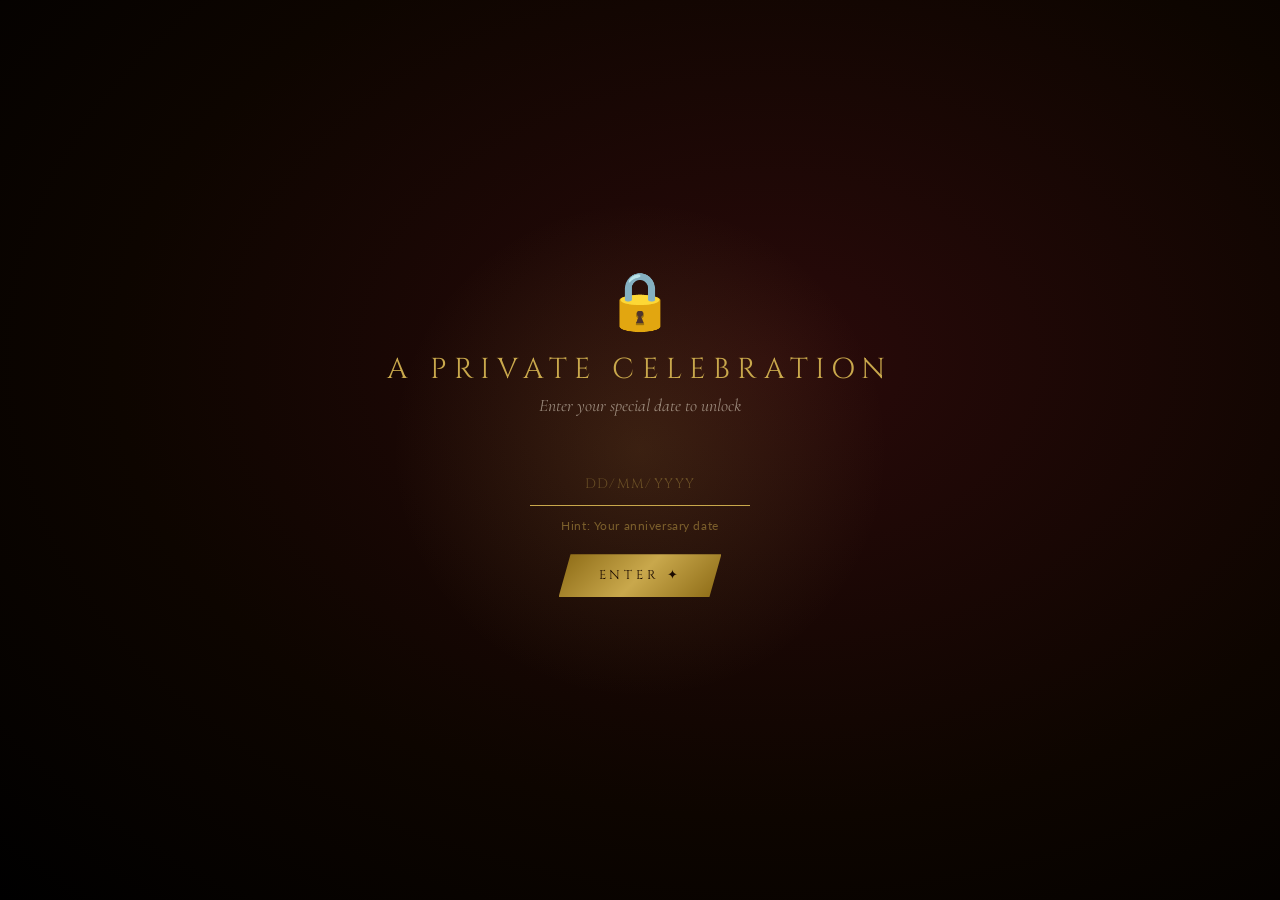
==== index.html @ fd652a00 "Add files via upload" ====
<!DOCTYPE html>
<html lang="en">
<head>
<meta charset="UTF-8">
<meta name="viewport" content="width=device-width, initial-scale=1.0">
<title>Happy Anniversary 💍</title>
<link href="https://fonts.googleapis.com/css2?family=Cormorant+Garamond:ital,wght@0,300;0,400;1,300;1,400&family=Cinzel:wght@400;600&family=Lato:wght@300;400&display=swap" rel="stylesheet">
<link rel="stylesheet" href="stylesheet.css">
<script src="script.js" defer></script>
</head>
<body>

<!-- ========== LOCK SCREEN ========== -->
<div id="lock-screen">
  <div class="lock-glow"></div>
  <div id="petals-container"></div>
  <div class="lock-box">
    <div class="lock-icon">🔒</div>
    <div class="lock-title">A Private Celebration</div>
    <div class="lock-subtitle">Enter your special date to unlock</div>
    <div class="lock-input-wrap">
      <input type="text" id="pwd-input" placeholder="DD/MM/YYYY" maxlength="10" autocomplete="off" />
      <div id="pwd-hint">Hint: Your anniversary date</div>
    </div>
    <button class="lock-btn" onclick="checkPwd()">Enter ✦</button>
    <div class="lock-err" id="lock-err"></div>
  </div>
</div>

<!-- ========== MAIN SITE ========== -->
<div id="main-site">

  <!-- Floating petals -->
  <div class="confetti-container" id="confetti"></div>

  <!-- HERO -->
  <section class="hero">
    <div class="hero-bg-pattern"></div>
    <div class="hero-ornament">✦ ❧ ✦</div>
    <div class="hero-year">One Beautiful Year Together</div>
    <h1 class="hero-title">
      Happy<br>
      <em>Anniversary</em>
    </h1>
    <div class="hero-divider">
      <span></span><i>💍</i><span></span>
    </div>
    <div class="hero-names">Bharathidhasan &amp; Meenakshi</div>
    <div class="hero-date">18th May 2025 → 18th May 2026</div>
    <div class="scroll-hint">
      <span>Scroll</span>
      <div class="scroll-arrow"></div>
    </div>
  </section>

  <!-- PHOTOS -->
  <section class="photos-section">
    <div class="section-label">Our Story in Frames</div>
    <h2 class="section-title">Moments <em>Cherished</em></h2>
    <div class="photo-grid">

      <div class="photo-card feature" onclick="openLightbox(this)">
        <img src="C:\Users\vijay\Documents\anniversary web\src\7X6A0331.JPG" alt="Together" onerror="this.src='data:image/svg+xml,<svg xmlns=%22http://www.w3.org/2000/svg%22 width=%22800%22 height=%22500%22><rect fill=%22%231a0805%22 width=%22800%22 height=%22500%22/><text fill=%22%23c9a84c%22 font-size=%2230%22 x=%2250%%22 y=%2250%%22 text-anchor=%22middle%22 dy=%220.3em%22>Photo 1</text></svg>'">
        <div class="photo-caption">Where it all began ♥</div>
      </div>

      <div class="photo-card" onclick="openLightbox(this)">
        <img src="C:\Users\vijay\Documents\anniversary web\src\7X6A0381.JPG" alt="Conversation" onerror="this.src='data:image/svg+xml,<svg xmlns=%22http://www.w3.org/2000/svg%22 width=%22400%22 height=%22500%22><rect fill=%22%231a0805%22 width=%22400%22 height=%22500%22/><text fill=%22%23c9a84c%22 font-size=%2224%22 x=%2250%%22 y=%2250%%22 text-anchor=%22middle%22 dy=%220.3em%22>Photo 2</text></svg>'">
        <div class="photo-caption">Lost in conversation</div>
      </div>

      <div class="photo-card" onclick="openLightbox(this)">
        <img src="C:\Users\vijay\Documents\anniversary web\src\7X6A0434.JPG" alt="Timeless" onerror="this.src='data:image/svg+xml,<svg xmlns=%22http://www.w3.org/2000/svg%22 width=%22400%22 height=%22500%22><rect fill=%22%231a0805%22 width=%22400%22 height=%22500%22/><text fill=%22%23c9a84c%22 font-size=%2224%22 x=%2250%%22 y=%2250%%22 text-anchor=%22middle%22 dy=%220.3em%22>Photo 3</text></svg>'">
        <div class="photo-caption">Timeless together</div>
      </div>

      <div class="photo-card" onclick="openLightbox(this)">
        <img src="C:\Users\vijay\Documents\anniversary web\src\7X6A0472.JPG" alt="Walk" onerror="this.src='data:image/svg+xml,<svg xmlns=%22http://www.w3.org/2000/svg%22 width=%22400%22 height=%22500%22><rect fill=%22%231a0805%22 width=%22400%22 height=%22500%22/><text fill=%22%23c9a84c%22 font-size=%2224%22 x=%2250%%22 y=%2250%%22 text-anchor=%22middle%22 dy=%220.3em%22>Photo 4</text></svg>'">
        <div class="photo-caption">Every step with you</div>
      </div>

      <div class="photo-card" onclick="openLightbox(this)">
        <img src="C:\Users\vijay\Documents\anniversary web\src\7X6A0510.JPG" alt="Heritage" onerror="this.src='data:image/svg+xml,<svg xmlns=%22http://www.w3.org/2000/svg%22 width=%22400%22 height=%22500%22><rect fill=%22%231a0805%22 width=%22400%22 height=%22500%22/><text fill=%22%23c9a84c%22 font-size=%2224%22 x=%2250%%22 y=%2250%%22 text-anchor=%22middle%22 dy=%220.3em%22>Photo 5</text></svg>'">
        <div class="photo-caption">Stories untold</div>
      </div>

      
    </div>
  </section>

  <!-- LOVE NOTE -->
  <section class="note-section">
    <div class="section-label">From the Heart</div>
    <h2 class="section-title">A <em>Letter</em> to You</h2>
    <div class="note-content">
      <p class="note-text">
        "A year ago, we said yes to a lifetime together —<br>
        and every single day since has been proof<br>
        that the best adventures are the ones<br>
        we share hand in hand.<br><br>
        Through every laugh, every quiet moment,<br>
        every glance that says more than words ever could —<br>
        I choose you. Today and all the days to come."
      </p>
      <div class="note-sig">— With all my love, always ✦</div>
    </div>
  </section>

  <!-- TIMELINE -->
  <section class="timeline-section">
    <div class="section-label">Our Journey</div>
    <h2 class="section-title">One Year of <em>Us</em></h2>
    <div class="timeline">
      <div class="t-item">
        <div class="t-dot"></div>
        <div class="t-content">
          <div class="t-year">May 2025</div>
          <div class="t-title">The Beginning ✨</div>
          <div class="t-desc">Our hearts said yes — draped in silk, gold, and jasmine, the world became ours.</div>
        </div>
      </div>
      <div class="t-item">
        <div class="t-dot"></div>
        <div class="t-content">
          <div class="t-year">Together</div>
          <div class="t-title">Every New Day 🌅</div>
          <div class="t-desc">Morning tea, stolen glances, laughter over nothing — the small moments that became everything.</div>
        </div>
      </div>
      <div class="t-item">
        <div class="t-dot"></div>
        <div class="t-content">
          <div class="t-year">Adventures</div>
          <div class="t-title">Exploring Life 🌿</div>
          <div class="t-desc">New places, new memories — every road more beautiful because you walk it with me.</div>
        </div>
      </div>
      <div class="t-item">
        <div class="t-dot"></div>
        <div class="t-content">
          <div class="t-year">May 2026</div>
          <div class="t-title">One Year Strong 💍</div>
          <div class="t-desc">A year of love, growth, and choosing each other every single day. Here's to forever.</div>
        </div>
      </div>
    </div>
  </section>

  <!-- FOOTER -->
  <footer>
    <div class="footer-heart">❤️</div>
    <p>Happy 1st Anniversary — May your love grow deeper with every passing year.</p>
    <p style="font-size:0.75rem;margin-top:0.5rem;opacity:0.2">18 · 05 · 2025</p>
  </footer>

</div><!-- /main-site -->

<!-- LIGHTBOX -->
<div id="lightbox" onclick="closeLightbox()">
  <button id="lb-close" onclick="closeLightbox()">✕</button>
  <img id="lb-img" src="" alt="">
</div>

</body>
</html>
---- stylesheet.css ----
:root {
    --gold: #c9a84c;
    --gold-light: #f0d078;
    --gold-dark: #8b6914;
    --cream: #fdf6e3;
    --deep: #1a0a00;
    --rose: #c0392b;
    --rose-light: #e74c3c;
  }

  * { margin: 0; padding: 0; box-sizing: border-box; }

  body {
    font-family: 'Lato', sans-serif;
    background: var(--deep);
    color: var(--cream);
    overflow-x: hidden;
  }

  /* ---- PASSWORD SCREEN ---- */
  #lock-screen {
    position: fixed; inset: 0; z-index: 9999;
    background: radial-gradient(ellipse at 60% 40%, #2a0a0a 0%, #0d0500 60%, #000 100%);
    display: flex; align-items: center; justify-content: center;
    flex-direction: column;
  }

  .lock-glow {
    position: absolute; inset: 0; overflow: hidden; pointer-events: none;
  }
  .lock-glow::before {
    content: ''; position: absolute;
    width: 500px; height: 500px;
    background: radial-gradient(circle, rgba(201,168,76,0.15) 0%, transparent 70%);
    top: 50%; left: 50%; transform: translate(-50%,-50%);
    animation: pulse-glow 3s ease-in-out infinite;
  }
  @keyframes pulse-glow {
    0%,100% { opacity: 0.5; transform: translate(-50%,-50%) scale(1); }
    50% { opacity: 1; transform: translate(-50%,-50%) scale(1.15); }
  }

  .lock-box {
    position: relative; text-align: center;
    animation: fadeInUp 1s ease;
  }
  @keyframes fadeInUp {
    from { opacity: 0; transform: translateY(30px); }
    to { opacity: 1; transform: translateY(0); }
  }

  .lock-icon {
    font-size: 3.5rem; margin-bottom: 1rem;
    animation: float 2.5s ease-in-out infinite;
  }
  @keyframes float {
    0%,100% { transform: translateY(0); }
    50% { transform: translateY(-10px); }
  }

  .lock-title {
    font-family: 'Cinzel', serif;
    font-size: clamp(1.2rem, 4vw, 1.8rem);
    letter-spacing: 0.25em;
    color: var(--gold);
    margin-bottom: 0.4rem;
    text-transform: uppercase;
  }

  .lock-subtitle {
    font-family: 'Cormorant Garamond', serif;
    font-style: italic;
    font-size: 1.1rem;
    color: rgba(253,246,227,0.5);
    margin-bottom: 2.5rem;
  }

  .lock-input-wrap {
    position: relative; display: inline-block;
  }

  #pwd-input {
    background: transparent;
    border: none; border-bottom: 1px solid var(--gold);
    color: var(--cream);
    font-family: 'Cinzel', serif;
    font-size: 1.4rem;
    letter-spacing: 0.3em;
    text-align: center;
    width: 220px; padding: 0.6rem 1rem;
    outline: none;
    transition: border-color 0.3s;
  }
  #pwd-input::placeholder { color: rgba(201,168,76,0.35); letter-spacing: 0.1em; font-size: 0.85rem; }
  #pwd-input:focus { border-color: var(--gold-light); }

  #pwd-hint {
    position: absolute; bottom: -1.6rem; left: 50%; transform: translateX(-50%);
    font-size: 0.72rem; color: rgba(201,168,76,0.5);
    white-space: nowrap; letter-spacing: 0.05em;
  }

  .lock-btn {
    display: block; margin: 3rem auto 0;
    background: linear-gradient(135deg, var(--gold-dark), var(--gold), var(--gold-dark));
    color: var(--deep);
    font-family: 'Cinzel', serif;
    font-size: 0.8rem;
    letter-spacing: 0.3em;
    text-transform: uppercase;
    border: none; cursor: pointer;
    padding: 0.8rem 2.5rem;
    clip-path: polygon(12px 0%, 100% 0%, calc(100% - 12px) 100%, 0% 100%);
    transition: opacity 0.2s, transform 0.2s;
  }
  .lock-btn:hover { opacity: 0.85; transform: scale(1.03); }

  .lock-err {
    margin-top: 1.2rem; height: 1.2rem;
    font-size: 0.8rem; color: var(--rose-light);
    letter-spacing: 0.1em; text-align: center;
    transition: opacity 0.3s;
  }

  /* petal particles */
  .petal {
    position: absolute; pointer-events: none;
    opacity: 0; border-radius: 50% 0 50% 0;
    animation: petal-fall linear infinite;
  }
  @keyframes petal-fall {
    0% { transform: translateY(-20px) rotate(0deg); opacity: 0; }
    10% { opacity: 0.7; }
    90% { opacity: 0.3; }
    100% { transform: translateY(110vh) rotate(720deg); opacity: 0; }
  }

  /* ---- MAIN SITE ---- */
  #main-site { display: none; }

  /* HERO */
  .hero {
    min-height: 100vh;
    background: radial-gradient(ellipse at 50% 30%, #3a1010 0%, #1a0805 50%, #000 100%);
    display: flex; align-items: center; justify-content: center;
    flex-direction: column; text-align: center;
    padding: 2rem; position: relative; overflow: hidden;
  }

  .hero-bg-pattern {
    position: absolute; inset: 0; opacity: 0.05;
    background-image: repeating-linear-gradient(
      45deg, var(--gold) 0, var(--gold) 1px, transparent 0, transparent 50%
    );
    background-size: 30px 30px;
  }

  .hero-ornament {
    font-size: 2rem; color: var(--gold); opacity: 0.6;
    letter-spacing: 0.5em; margin-bottom: 1.5rem;
    animation: fadeInUp 1.2s ease 0.2s both;
  }

  .hero-year {
    font-family: 'Cinzel', serif;
    font-size: clamp(0.8rem, 2vw, 1rem);
    letter-spacing: 0.5em; color: var(--gold);
    text-transform: uppercase; margin-bottom: 1rem;
    animation: fadeInUp 1.2s ease 0.4s both;
  }

  .hero-title {
    font-family: 'Cormorant Garamond', serif;
    font-size: clamp(2.8rem, 10vw, 7rem);
    font-weight: 300; line-height: 1.05;
    color: var(--cream);
    animation: fadeInUp 1.2s ease 0.6s both;
  }
  .hero-title em {
    font-style: italic; color: var(--gold);
    display: block;
  }

  .hero-divider {
    display: flex; align-items: center; gap: 1rem;
    margin: 2rem auto; width: min(400px, 80%);
    animation: fadeInUp 1.2s ease 0.8s both;
  }
  .hero-divider span { flex: 1; height: 1px; background: linear-gradient(to right, transparent, var(--gold), transparent); }
  .hero-divider i { color: var(--gold); font-size: 1.1rem; }

  .hero-names {
    font-family: 'Cinzel', serif;
    font-size: clamp(1.1rem, 3.5vw, 2rem);
    letter-spacing: 0.25em; color: var(--cream);
    animation: fadeInUp 1.2s ease 1s both;
  }

  .hero-date {
    font-family: 'Cormorant Garamond', serif;
    font-style: italic;
    font-size: 1.1rem; color: rgba(201,168,76,0.65);
    margin-top: 0.8rem; letter-spacing: 0.1em;
    animation: fadeInUp 1.2s ease 1.1s both;
  }

  .scroll-hint {
    position: absolute; bottom: 2rem; left: 50%; transform: translateX(-50%);
    display: flex; flex-direction: column; align-items: center; gap: 0.4rem;
    animation: fadeInUp 1.2s ease 1.5s both;
  }
  .scroll-hint span { font-size: 0.65rem; letter-spacing: 0.3em; color: var(--gold); opacity: 0.5; }
  .scroll-arrow { width: 20px; height: 20px; border-right: 1px solid var(--gold); border-bottom: 1px solid var(--gold); transform: rotate(45deg); opacity: 0.4; animation: bounce-down 1.5s infinite; }
  @keyframes bounce-down { 0%,100%{transform:rotate(45deg) translateY(0)} 50%{transform:rotate(45deg) translateY(6px)} }

  /* SECTION COMMON */
  section { padding: 6rem 2rem; }

  .section-label {
    font-family: 'Cinzel', serif;
    font-size: 0.7rem; letter-spacing: 0.5em;
    color: var(--gold); text-transform: uppercase;
    text-align: center; margin-bottom: 0.8rem;
  }

  .section-title {
    font-family: 'Cormorant Garamond', serif;
    font-size: clamp(2rem, 6vw, 3.5rem);
    font-weight: 300; text-align: center;
    color: var(--cream); margin-bottom: 3rem;
    line-height: 1.2;
  }
  .section-title em { font-style: italic; color: var(--gold); }

  /* PHOTOS */
  .photos-section {
    background: #0d0400;
  }

  .photo-grid {
    display: grid;
    grid-template-columns: repeat(auto-fit, minmax(280px, 1fr));
    gap: 1.5rem;
    max-width: 1100px; margin: 0 auto;
  }

  .photo-card {
    position: relative; overflow: hidden;
    cursor: pointer;
    border: 1px solid rgba(201,168,76,0.15);
  }
  .photo-card::after {
    content: ''; position: absolute; inset: 0;
    background: linear-gradient(to top, rgba(26,8,0,0.7) 0%, transparent 50%);
    pointer-events: none;
  }

  .photo-card img {
    width: 100%; aspect-ratio: 3/4; object-fit: cover;
    display: block;
    transition: transform 0.6s cubic-bezier(0.25,0.8,0.25,1);
    filter: sepia(20%) saturate(0.9);
  }
  .photo-card:hover img { transform: scale(1.05); filter: sepia(0%) saturate(1); }

  .photo-caption {
    position: absolute; bottom: 0; left: 0; right: 0; z-index: 1;
    padding: 1.2rem 1rem 0.8rem;
    font-family: 'Cormorant Garamond', serif;
    font-style: italic; font-size: 0.95rem;
    color: rgba(253,246,227,0.75);
    text-align: center;
  }

  /* Feature photo spans 2 cols */
  .photo-card.feature {
    grid-column: span 2;
  }
  .photo-card.feature img { aspect-ratio: 16/9; }

  /* LOVE NOTE */
  .note-section {
    background: radial-gradient(ellipse at 30% 50%, #2a0f00 0%, #0d0400 60%);
    text-align: center;
  }

  .note-content {
    max-width: 700px; margin: 0 auto;
  }

  .note-text {
    font-family: 'Cormorant Garamond', serif;
    font-size: clamp(1.15rem, 2.5vw, 1.5rem);
    font-weight: 300; line-height: 1.9;
    color: rgba(253,246,227,0.85);
    font-style: italic;
  }

  .note-sig {
    margin-top: 2.5rem;
    font-family: 'Cinzel', serif;
    font-size: 0.8rem; letter-spacing: 0.3em;
    color: var(--gold); opacity: 0.6;
  }

  /* TIMELINE */
  .timeline-section {
    background: #080200;
  }

  .timeline {
    max-width: 640px; margin: 0 auto;
    position: relative;
  }
  .timeline::before {
    content: ''; position: absolute;
    left: 50%; top: 0; bottom: 0; width: 1px;
    background: linear-gradient(to bottom, transparent, var(--gold), transparent);
    transform: translateX(-50%);
  }

  .t-item {
    display: flex; align-items: center; gap: 2rem;
    margin-bottom: 3rem;
    opacity: 0; transform: translateY(20px);
    transition: opacity 0.6s, transform 0.6s;
  }
  .t-item.visible { opacity: 1; transform: none; }
  .t-item:nth-child(odd) { flex-direction: row-reverse; text-align: right; }

  .t-dot {
    flex-shrink: 0; width: 10px; height: 10px;
    border-radius: 50%; background: var(--gold);
    box-shadow: 0 0 12px var(--gold);
    position: relative; z-index: 1;
  }

  .t-content { flex: 1; }
  .t-year {
    font-family: 'Cinzel', serif; font-size: 0.75rem;
    letter-spacing: 0.3em; color: var(--gold); margin-bottom: 0.3rem;
  }
  .t-title {
    font-family: 'Cormorant Garamond', serif;
    font-size: 1.3rem; color: var(--cream); margin-bottom: 0.3rem;
  }
  .t-desc {
    font-size: 0.85rem; color: rgba(253,246,227,0.5); line-height: 1.6;
  }

  /* LIGHTBOX */
  #lightbox {
    display: none; position: fixed; inset: 0; z-index: 999;
    background: rgba(0,0,0,0.92);
    align-items: center; justify-content: center;
    padding: 2rem;
  }
  #lightbox.open { display: flex; }
  #lightbox img {
    max-width: 90vw; max-height: 85vh;
    object-fit: contain;
    border: 1px solid rgba(201,168,76,0.2);
  }
  #lb-close {
    position: fixed; top: 1.5rem; right: 1.5rem;
    background: none; border: 1px solid var(--gold);
    color: var(--gold); font-size: 1.2rem;
    width: 40px; height: 40px; cursor: pointer;
    display: flex; align-items: center; justify-content: center;
    transition: background 0.2s;
  }
  #lb-close:hover { background: rgba(201,168,76,0.15); }

  /* FOOTER */
  footer {
    background: #000;
    text-align: center; padding: 4rem 2rem;
    border-top: 1px solid rgba(201,168,76,0.1);
  }
  .footer-heart {
    font-size: 2rem; animation: heartbeat 1.4s ease-in-out infinite;
  }
  @keyframes heartbeat {
    0%,100%{transform:scale(1)} 14%{transform:scale(1.2)} 28%{transform:scale(1)} 42%{transform:scale(1.15)} 70%{transform:scale(1)}
  }
  footer p {
    font-family: 'Cormorant Garamond', serif;
    font-style: italic; font-size: 1rem;
    color: rgba(253,246,227,0.3); margin-top: 1rem;
  }

  /* Floating petals on main site */
  .confetti-container {
    position: fixed; inset: 0; pointer-events: none; z-index: 50; overflow: hidden;
  }

  @media (max-width: 640px) {
    .photo-card.feature { grid-column: span 1; }
    .photo-card.feature img { aspect-ratio: 3/4; }
    .timeline::before { left: 20px; }
    .t-item, .t-item:nth-child(odd) { flex-direction: row; text-align: left; }
  }
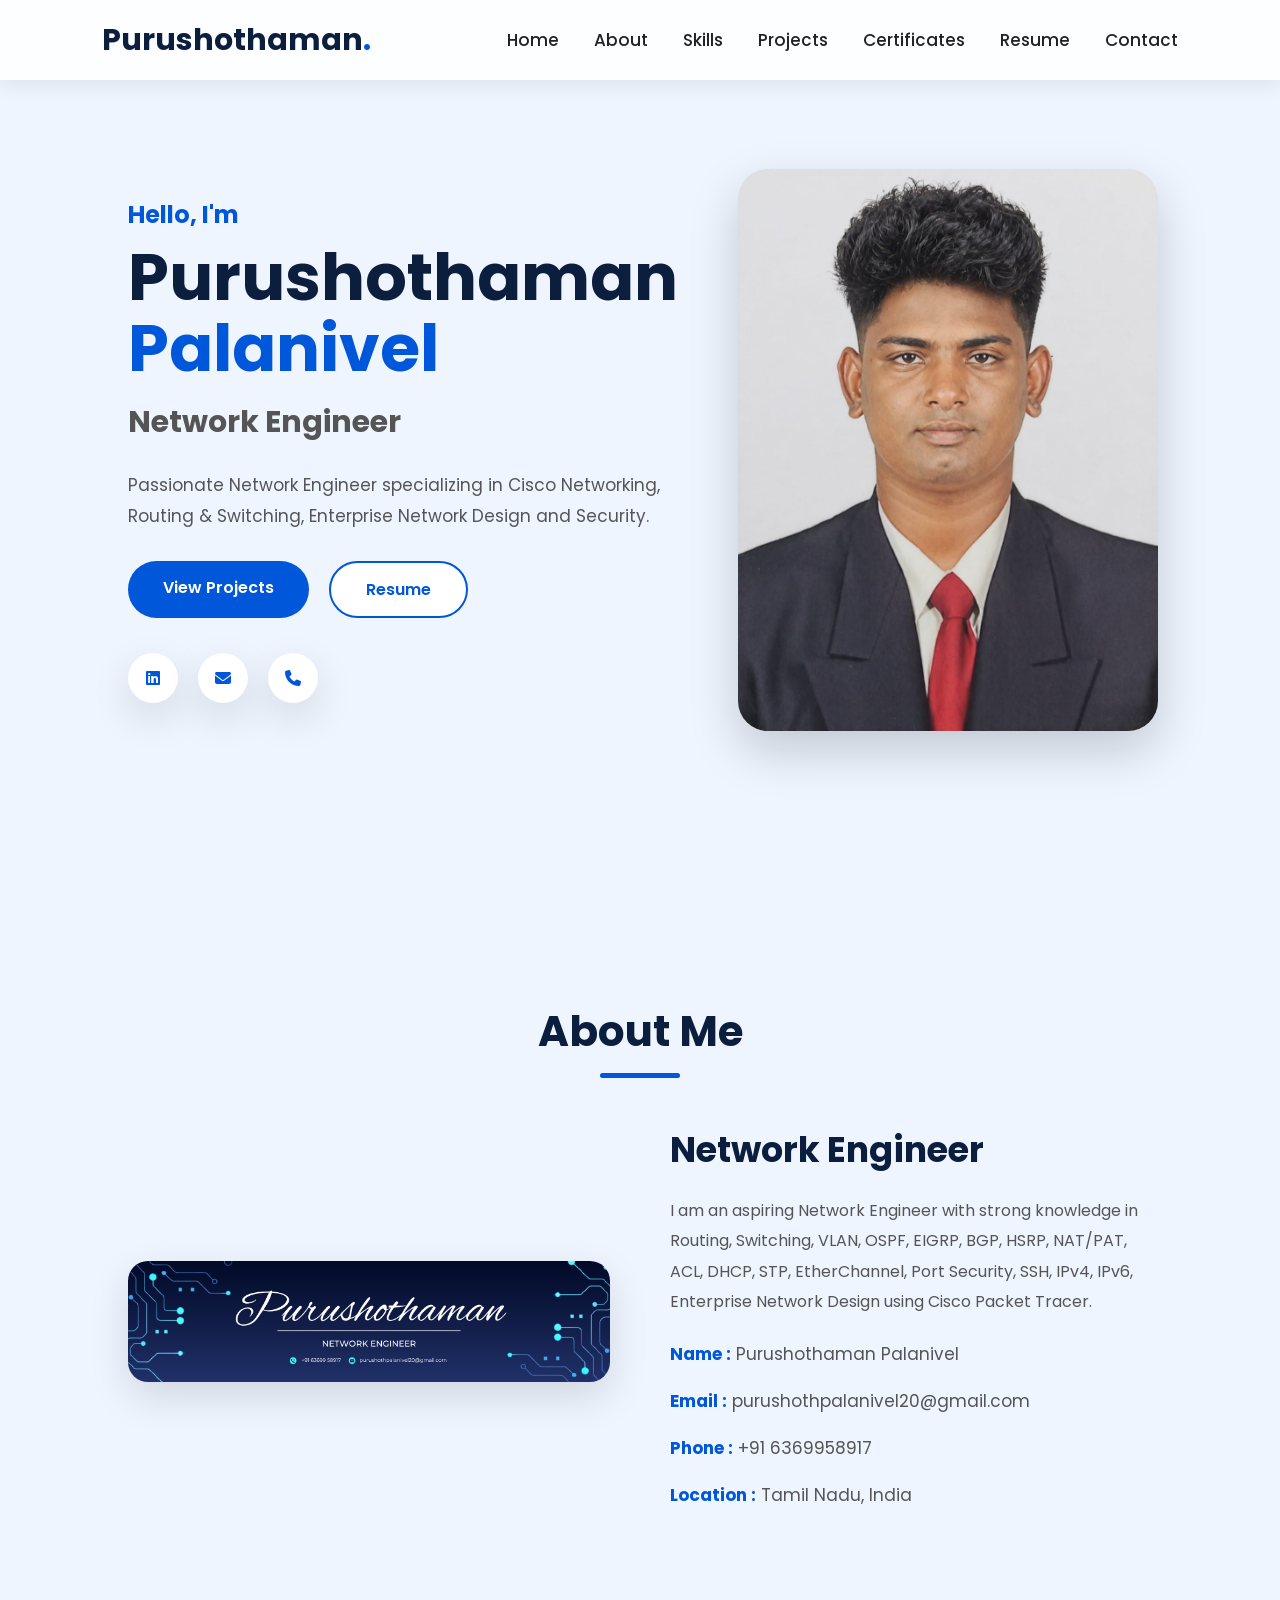
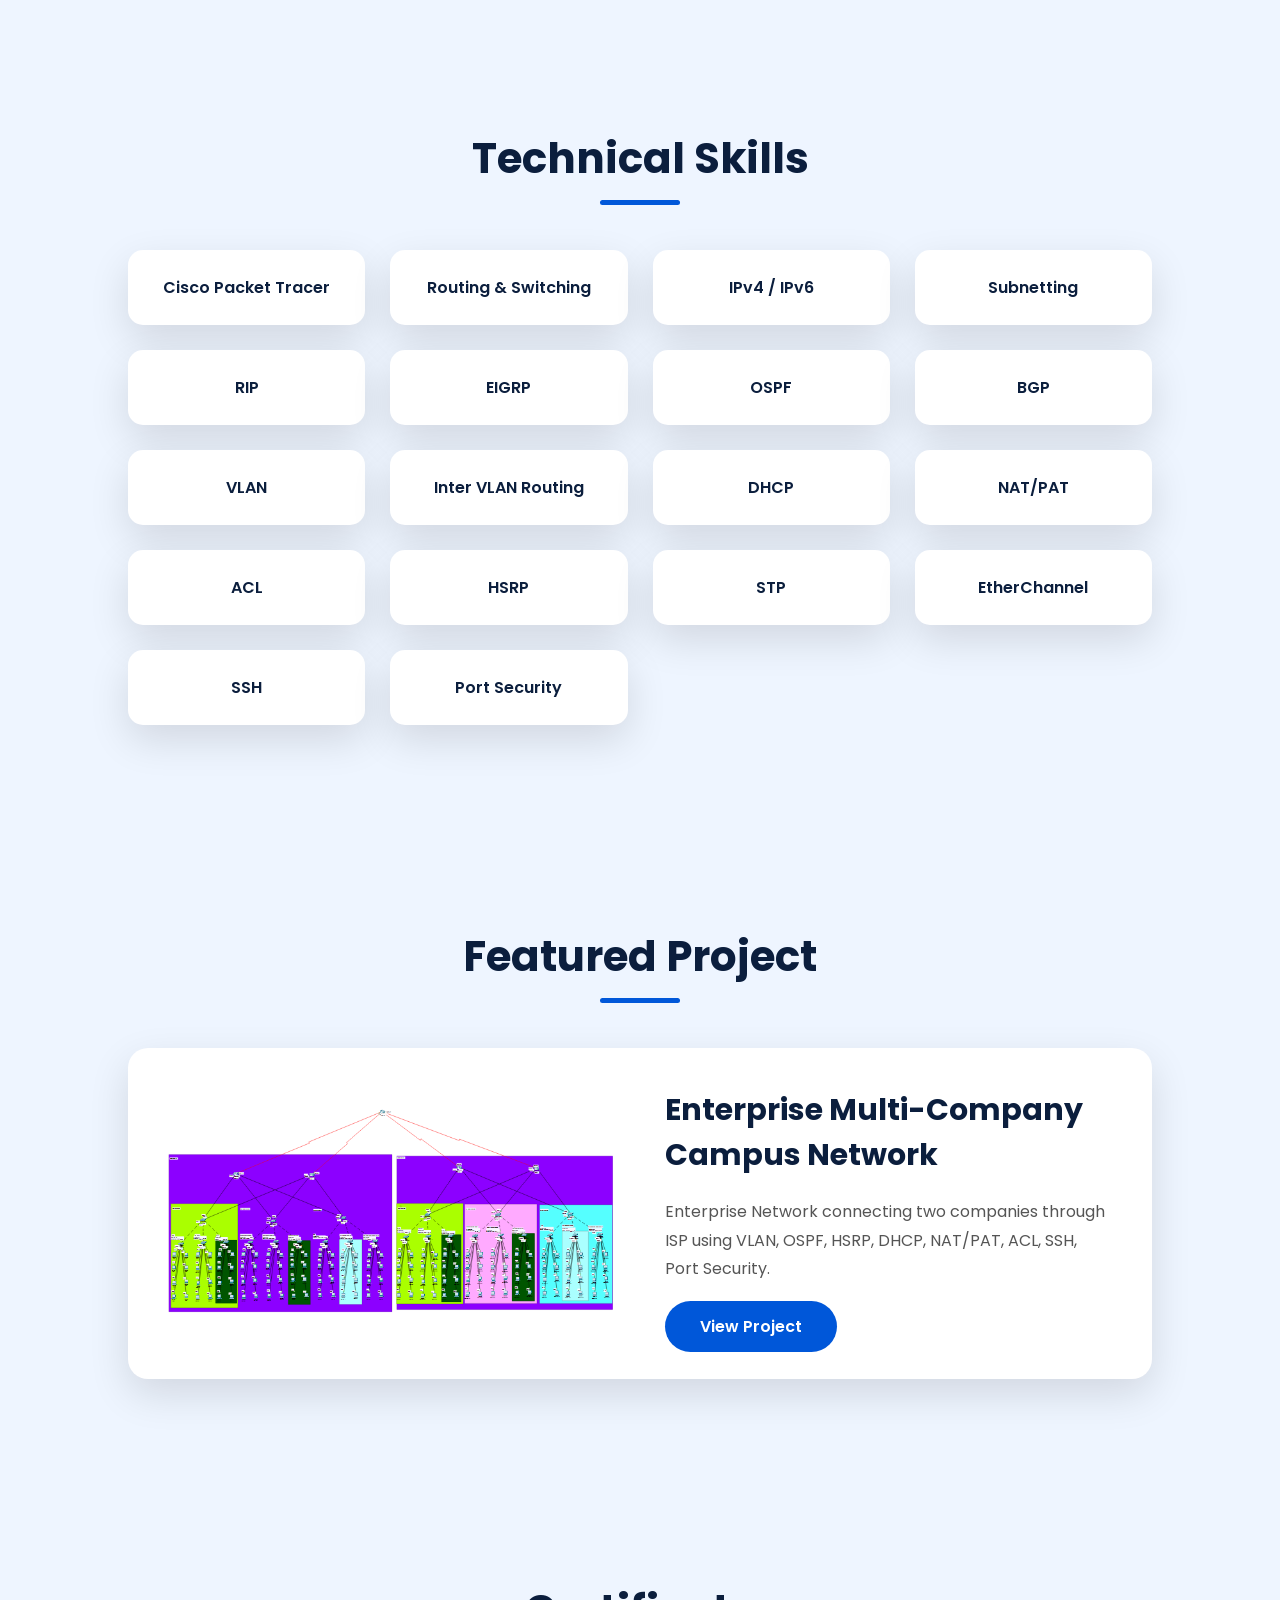
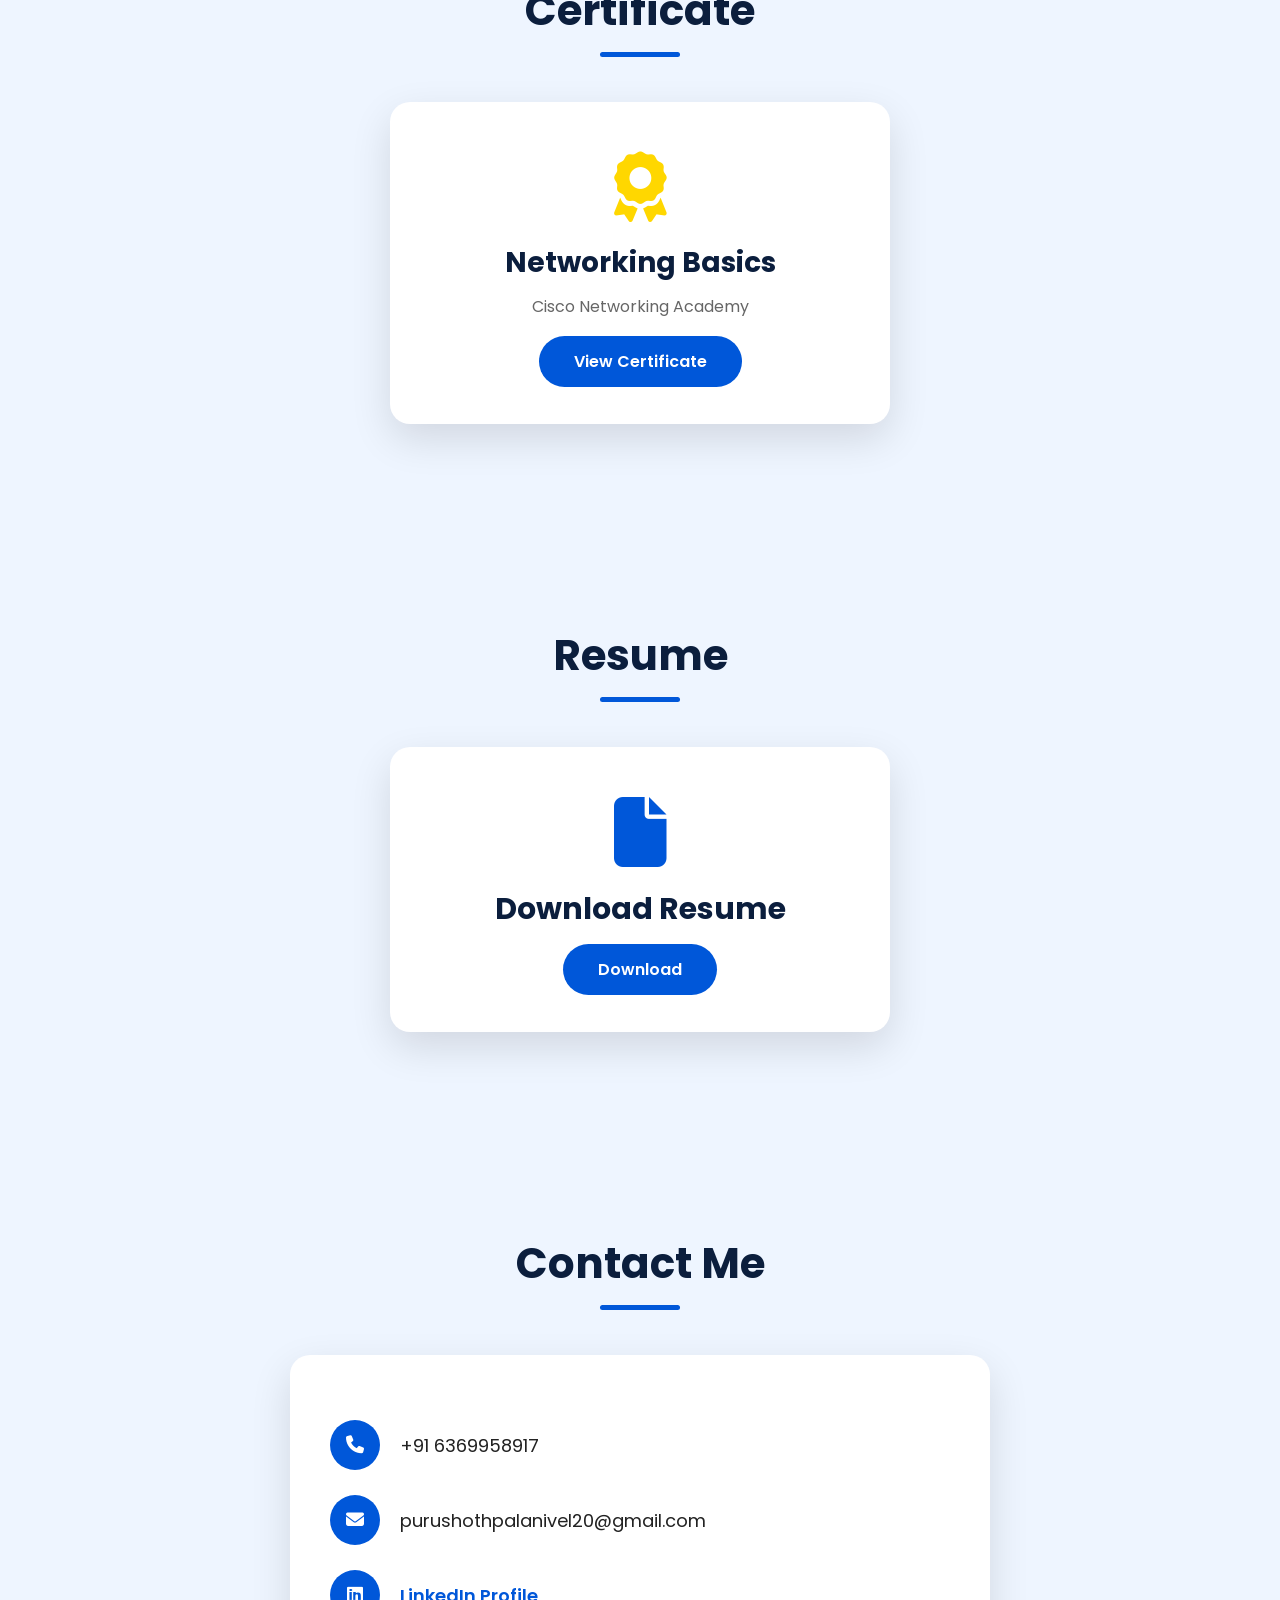
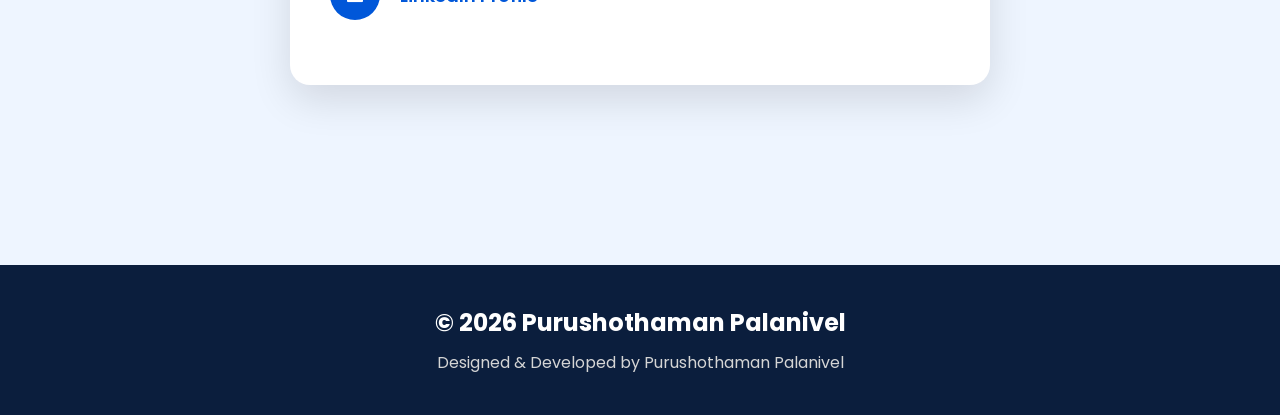
==== commit ba267497: "Add files via upload" ====
--- a/index.html
+++ b/index.html
@@ -1,165 +1,1141 @@
 <!DOCTYPE html>
 <html lang="en">
+
 <head>
-<meta charset="UTF-8">
-<meta name="viewport" content="width=device-width, initial-scale=1.0">
-<title>Happy Anniversary 💍</title>
-<link href="https://fonts.googleapis.com/css2?family=Cormorant+Garamond:ital,wght@0,300;0,400;1,300;1,400&family=Cinzel:wght@400;600&family=Lato:wght@300;400&display=swap" rel="stylesheet">
-<link rel="stylesheet" href="stylesheet.css">
-<script src="script.js" defer></script>
+
+    <meta charset="UTF-8">
+    <meta name="viewport" content="width=device-width, initial-scale=1.0">
+
+    <title>Purushothaman Palanivel | Network Engineer</title>
+
+    <meta name="description"
+        content="Portfolio of Purushothaman Palanivel">
+
+    <!-- CSS -->
+    <style>
+     /* ==========================================
+   GOOGLE FONT
+========================================== */
+
+@import url('https://fonts.googleapis.com/css2?family=Poppins:wght@300;400;500;600;700;800&display=swap');
+
+/* ==========================================
+   RESET
+========================================== */
+
+*{
+    margin:0;
+    padding:0;
+    box-sizing:border-box;
+    scroll-behavior:smooth;
+    text-decoration:none;
+    list-style:none;
+    font-family:'Poppins',sans-serif;
+}
+
+html{
+    overflow-x:hidden;
+}
+
+body{
+    background:#eef5ff;
+    color:#222;
+    overflow-x:hidden;
+}
+
+/* ==========================================
+   VARIABLES
+========================================== */
+
+:root{
+
+    --blue:#0057d9;
+    --dark:#0b1e3d;
+    --light:#ffffff;
+    --bg:#eef5ff;
+    --text:#222;
+    --shadow:0 15px 40px rgba(0,0,0,.12);
+
+}
+
+/* ==========================================
+   SCROLLBAR
+========================================== */
+
+::-webkit-scrollbar{
+    width:10px;
+}
+
+::-webkit-scrollbar-thumb{
+    background:var(--blue);
+    border-radius:20px;
+}
+
+::-webkit-scrollbar-track{
+    background:#dce9ff;
+}
+
+/* ==========================================
+   HEADER
+========================================== */
+
+header{
+
+    width:100%;
+    height:80px;
+    position:fixed;
+    top:0;
+    left:0;
+    display:flex;
+    align-items:center;
+    justify-content:space-between;
+    padding:0 8%;
+    background:rgba(255,255,255,.85);
+    backdrop-filter:blur(20px);
+    z-index:1000;
+    box-shadow:0 5px 20px rgba(0,0,0,.08);
+}
+
+/* ==========================================
+LOGO
+========================================== */
+
+.logo h2{
+    font-size:30px;
+    color:var(--dark);
+}
+
+.logo span{
+    color:var(--blue);
+}
+
+/* ==========================================
+NAVBAR
+========================================== */
+
+nav{
+    display:flex;
+    gap:35px;
+}
+
+nav a{
+    color:#222;
+    font-size:17px;
+    font-weight:500;
+    transition:.3s;
+}
+
+nav a:hover{
+    color:var(--blue);
+}
+
+.menu{
+    display:none;
+    font-size:25px;
+    cursor:pointer;
+}
+
+/* ==========================================
+SECTION
+========================================== */
+
+section{
+    padding:100px 10%;
+}
+
+.heading{
+    text-align:center;
+    font-size:42px;
+    color:var(--dark);
+    margin-bottom:60px;
+    position:relative;
+}
+
+.heading::after{
+    content:"";
+    width:80px;
+    height:5px;
+    background:var(--blue);
+    position:absolute;
+    left:50%;
+    transform:translateX(-50%);
+    bottom:-15px;
+    border-radius:50px;
+}
+
+/* ==========================================
+HERO
+========================================== */
+
+.hero{
+
+    min-height:100vh;
+    display:flex;
+    align-items:center;
+    justify-content:space-between;
+    gap:60px;
+}
+
+.hero-text{
+    flex:1;
+}
+
+.hero-text h4{
+    color:var(--blue);
+    font-size:24px;
+    margin-bottom:10px;
+}
+
+.hero-text h1{
+    font-size:65px;
+    color:var(--dark);
+    line-height:1.1;
+
+}
+
+.hero-text span{
+    color:var(--blue);
+}
+
+.hero-text h3{
+    margin-top:15px;
+    font-size:30px;
+    color:#555;
+}
+
+.hero-text p{
+    margin:25px 0;
+    font-size:17px;
+    line-height:1.8;
+    color:#555;
+}
+
+/* ==========================================
+BUTTONS
+========================================== */
+
+.hero-btn{
+    display:flex;
+    gap:20px;
+    margin-top:30px;
+}
+
+.btn{
+    background:var(--blue);
+    color:white;
+    padding:14px 35px;
+    border-radius:40px;
+    transition:.4s;
+    font-weight:600;
+}
+
+.btn:hover{
+    transform:translateY(-6px);
+    box-shadow:0 15px 30px rgba(0,87,217,.4);
+}
+
+.btn2{
+    background:white;
+    color:var(--blue);
+    border:2px solid var(--blue);
+    padding:14px 35px;
+    border-radius:40px;
+    transition:.4s;
+    font-weight:600;
+}
+
+.btn2:hover{
+    background:var(--blue);
+    color:white;
+}
+
+/* ==========================================
+SOCIAL
+========================================== */
+
+.social{
+    margin-top:35px;
+    display:flex;
+    gap:20px;
+}
+
+.social a{
+    width:50px;
+    height:50px;
+    border-radius:50%;
+    display:flex;
+    justify-content:center;
+    align-items:center;
+    background:white;
+    color:var(--blue);
+    box-shadow:var(--shadow);
+    transition:.4s;
+}
+
+.social a:hover{
+    background:var(--blue);
+    color:white;
+    transform:translateY(-8px);
+}
+
+/* ==========================================
+PROFILE IMAGE
+========================================== */
+
+.hero-image{
+    flex:1;
+    display:flex;
+    justify-content:center;
+}
+
+.hero-image img{
+    width:420px;
+    border-radius:30px;
+    box-shadow:0 20px 50px rgba(0,0,0,.18);
+    animation:float 4s ease-in-out infinite;
+}
+
+/* ==========================================
+ANIMATION
+========================================== */
+
+@keyframes float{
+    0%{
+        transform:translateY(0);
+    }
+    50%{
+        transform:translateY(-15px);
+    }
+    100%{
+        transform:translateY(0);
+    }
+}
+
+/* ==========================================
+ABOUT
+========================================== */
+
+.about-container{
+    display:grid;
+    grid-template-columns:1fr 1fr;
+    gap:60px;
+    align-items:center;
+}
+
+.about-image img{
+    width:100%;
+    border-radius:20px;
+    box-shadow:var(--shadow);
+}
+
+.about-text h3{
+    font-size:35px;
+    color:var(--dark);
+    margin-bottom:20px;
+}
+
+.about-text p{
+    line-height:1.9;
+    color:#555;
+    margin-bottom:20px;
+}
+
+.about-info{
+    margin-top:20px;
+}
+
+.about-info p{
+    margin-bottom:15px;
+    font-size:17px;
+}
+
+.about-info strong{
+    color:var(--blue);
+}
+
+/* ==========================================
+   SKILLS SECTION
+========================================== */
+
+.skill-container{
+    display:grid;
+    grid-template-columns:repeat(auto-fit,minmax(220px,1fr));
+    gap:25px;
+}
+
+.skill{
+    background:#fff;
+    padding:25px;
+    text-align:center;
+    border-radius:15px;
+    font-weight:600;
+    color:var(--dark);
+    box-shadow:var(--shadow);
+    transition:.4s;
+    cursor:pointer;
+}
+
+.skill:hover{
+    background:var(--blue);
+    color:#fff;
+    transform:translateY(-10px);
+}
+
+/* ==========================================
+   PROJECT SECTION
+========================================== */
+
+.project{
+    display:grid;
+    grid-template-columns:1fr 1fr;
+    gap:50px;
+    align-items:center;
+    background:#fff;
+    padding:40px;
+    border-radius:20px;
+    box-shadow:var(--shadow);
+}
+
+.project img{
+    width:100%;
+    border-radius:15px;
+    transition:.5s;
+}
+
+.project img:hover{
+    transform:scale(1.03);
+}
+
+.project-content h3{
+    font-size:30px;
+    color:var(--dark);
+    margin-bottom:20px;
+}
+
+.project-content p{
+    color:#555;
+    line-height:1.8;
+    margin-bottom:30px;
+}
+
+/* ==========================================
+   CERTIFICATE SECTION
+========================================== */
+
+.certificate{
+    background:#fff;
+    max-width:500px;
+    margin:auto;
+    padding:50px;
+    border-radius:20px;
+    text-align:center;
+    box-shadow:var(--shadow);
+    transition:.4s;
+}
+
+.certificate:hover{
+    transform:translateY(-10px);
+}
+
+.certificate i{
+    font-size:70px;
+    color:gold;
+    margin-bottom:20px;
+}
+
+.certificate h3{
+    font-size:28px;
+    color:var(--dark);
+    margin-bottom:10px;
+}
+
+.certificate p{
+    color:#666;
+    margin-bottom:30px;
+}
+
+/* ==========================================
+   RESUME
+========================================== */
+
+.resume{
+    background:#fff;
+    max-width:500px;
+    margin:auto;
+    padding:50px;
+    border-radius:20px;
+    text-align:center;
+    box-shadow:var(--shadow);
+}
+
+.resume i{
+    font-size:70px;
+    color:var(--blue);
+    margin-bottom:20px;
+}
+
+.resume h3{
+    font-size:30px;
+    margin-bottom:25px;
+    color:var(--dark);
+}
+
+/* ==========================================
+   CONTACT
+========================================== */
+
+.contact{
+    background:#fff;
+    max-width:700px;
+    margin:auto;
+    padding:40px;
+    border-radius:20px;
+    box-shadow:var(--shadow);
+}
+
+.contact p{
+    margin:25px 0;
+    font-size:18px;
+    display:flex;
+    align-items:center;
+    gap:20px;
+}
+
+.contact i{
+    width:50px;
+    height:50px;
+    border-radius:50%;
+    background:var(--blue);
+    color:#fff;
+    display:flex;
+    align-items:center;
+    justify-content:center;
+}
+
+.contact a{
+    color:var(--blue);
+    font-weight:600;
+}
+
+.contact a:hover{
+    text-decoration:underline;
+}
+
+/* ==========================================
+   FOOTER
+========================================== */
+
+footer{
+    background:var(--dark);
+    color:#fff;
+    text-align:center;
+    padding:40px 10%;
+    margin-top:80px;
+}
+
+footer h3{
+    font-size:24px;
+    margin-bottom:10px;
+}
+
+footer p{
+    color:#d5d5d5;
+}
+
+/* ==========================================
+   FADE ANIMATION
+========================================== */
+
+.hero,
+.about-container,
+.skill-container,
+.project,
+.certificate,
+.resume,
+.contact{
+    animation:fadeUp .9s ease;
+}
+
+@keyframes fadeUp{
+
+    from{
+        opacity:0;
+        transform:translateY(40px);
+    }
+
+    to{
+        opacity:1;
+        transform:translateY(0);
+    }
+}
+
+/* ==========================================
+   RESPONSIVE
+========================================== */
+
+@media(max-width:1100px){
+.hero{
+    flex-direction:column-reverse;
+    text-align:center;
+    padding-top:150px;
+}
+
+.hero-btn{
+    justify-content:center;
+}
+
+.social{
+    justify-content:center;
+}
+
+.about-container{
+    grid-template-columns:1fr;
+}
+
+.project{
+    grid-template-columns:1fr;
+}
+
+.hero-image img{
+    width:320px;
+}
+}
+
+@media(max-width:768px){
+header{
+    padding:20px 6%;
+}
+
+nav{
+    display:none;
+}
+
+.menu{
+    display:block;
+}
+
+.heading{
+    font-size:34px;
+}
+
+.hero-text h1{
+    font-size:45px;
+}
+
+.hero-text h3{
+    font-size:24px;
+}
+
+.hero-text p{
+    font-size:15px;
+}
+
+.hero-btn{
+    flex-direction:column;
+    align-items:center;
+}
+
+.btn,
+.btn2{
+    width:220px;
+    text-align:center;
+}
+
+.project{
+    padding:25px;
+}
+
+.contact p{
+    font-size:15px;
+    flex-wrap:wrap;
+}
+
+.hero-image img{
+    width:270px;
+}
+}
+
+@media(max-width:500px){
+.logo h2{
+    font-size:24px;
+}
+
+.heading{
+    font-size:28px;
+}
+
+.hero-text h1{
+    font-size:36px;
+}
+
+.hero-text h3{
+    font-size:20px;
+}
+
+.hero-image img{
+    width:220px;
+}
+
+.skill{
+    padding:18px;
+}
+
+.certificate,
+.resume,
+.contact{
+    padding:25px;
+}
+}
+
+/* ==========================================
+   HOVER EFFECTS
+========================================== */
+
+img{
+    transition:.4s;
+}
+
+img:hover{
+    transform:scale(1.02);
+}
+
+.btn,
+.btn2,
+.skill,
+.certificate,
+.resume,
+.project,
+.contact,
+.social a{
+    transition:.35s ease;
+}
+
+section{
+    scroll-margin-top:90px;
+}
+    </style>
+
+    <!-- JS -->
+    <script src="script.js" defer></script>
+
+    <!-- Font Awesome -->
+    <link rel="stylesheet"
+        href="https://cdnjs.cloudflare.com/ajax/libs/font-awesome/6.6.0/css/all.min.css">
+
+    <!-- Google Font -->
+    <link href="https://fonts.googleapis.com/css2?family=Poppins:wght@300;400;500;600;700;800&display=swap"
+        rel="stylesheet">
 </head>
 <body>
 
-<!-- ========== LOCK SCREEN ========== -->
-<div id="lock-screen">
-  <div class="lock-glow"></div>
-  <div id="petals-container"></div>
-  <div class="lock-box">
-    <div class="lock-icon">🔒</div>
-    <div class="lock-title">A Private Celebration</div>
-    <div class="lock-subtitle">Enter your special date to unlock</div>
-    <div class="lock-input-wrap">
-      <input type="text" id="pwd-input" placeholder="DD/MM/YYYY" maxlength="10" autocomplete="off" />
-      <div id="pwd-hint">Hint: Your anniversary date</div>
-    </div>
-    <button class="lock-btn" onclick="checkPwd()">Enter ✦</button>
-    <div class="lock-err" id="lock-err"></div>
-  </div>
-</div>
-
-<!-- ========== MAIN SITE ========== -->
-<div id="main-site">
-
-  <!-- Floating petals -->
-  <div class="confetti-container" id="confetti"></div>
-
-  <!-- HERO -->
-  <section class="hero">
-    <div class="hero-bg-pattern"></div>
-    <div class="hero-ornament">✦ ❧ ✦</div>
-    <div class="hero-year">One Beautiful Year Together</div>
-    <h1 class="hero-title">
-      Happy<br>
-      <em>Anniversary</em>
-    </h1>
-    <div class="hero-divider">
-      <span></span><i>💍</i><span></span>
-    </div>
-    <div class="hero-names">Bharathidhasan &amp; Meenakshi</div>
-    <div class="hero-date">18th May 2025 → 18th May 2026</div>
-    <div class="scroll-hint">
-      <span>Scroll</span>
-      <div class="scroll-arrow"></div>
-    </div>
-  </section>
-
-  <!-- PHOTOS -->
-  <section class="photos-section">
-    <div class="section-label">Our Story in Frames</div>
-    <h2 class="section-title">Moments <em>Cherished</em></h2>
-    <div class="photo-grid">
-
-      <div class="photo-card feature" onclick="openLightbox(this)">
-        <img src="C:\Users\vijay\Documents\anniversary web\src\7X6A0331.JPG" alt="Together" onerror="this.src='data:image/svg+xml,<svg xmlns=%22http://www.w3.org/2000/svg%22 width=%22800%22 height=%22500%22><rect fill=%22%231a0805%22 width=%22800%22 height=%22500%22/><text fill=%22%23c9a84c%22 font-size=%2230%22 x=%2250%%22 y=%2250%%22 text-anchor=%22middle%22 dy=%220.3em%22>Photo 1</text></svg>'">
-        <div class="photo-caption">Where it all began ♥</div>
-      </div>
-
-      <div class="photo-card" onclick="openLightbox(this)">
-        <img src="C:\Users\vijay\Documents\anniversary web\src\7X6A0381.JPG" alt="Conversation" onerror="this.src='data:image/svg+xml,<svg xmlns=%22http://www.w3.org/2000/svg%22 width=%22400%22 height=%22500%22><rect fill=%22%231a0805%22 width=%22400%22 height=%22500%22/><text fill=%22%23c9a84c%22 font-size=%2224%22 x=%2250%%22 y=%2250%%22 text-anchor=%22middle%22 dy=%220.3em%22>Photo 2</text></svg>'">
-        <div class="photo-caption">Lost in conversation</div>
-      </div>
-
-      <div class="photo-card" onclick="openLightbox(this)">
-        <img src="C:\Users\vijay\Documents\anniversary web\src\7X6A0434.JPG" alt="Timeless" onerror="this.src='data:image/svg+xml,<svg xmlns=%22http://www.w3.org/2000/svg%22 width=%22400%22 height=%22500%22><rect fill=%22%231a0805%22 width=%22400%22 height=%22500%22/><text fill=%22%23c9a84c%22 font-size=%2224%22 x=%2250%%22 y=%2250%%22 text-anchor=%22middle%22 dy=%220.3em%22>Photo 3</text></svg>'">
-        <div class="photo-caption">Timeless together</div>
-      </div>
-
-      <div class="photo-card" onclick="openLightbox(this)">
-        <img src="C:\Users\vijay\Documents\anniversary web\src\7X6A0472.JPG" alt="Walk" onerror="this.src='data:image/svg+xml,<svg xmlns=%22http://www.w3.org/2000/svg%22 width=%22400%22 height=%22500%22><rect fill=%22%231a0805%22 width=%22400%22 height=%22500%22/><text fill=%22%23c9a84c%22 font-size=%2224%22 x=%2250%%22 y=%2250%%22 text-anchor=%22middle%22 dy=%220.3em%22>Photo 4</text></svg>'">
-        <div class="photo-caption">Every step with you</div>
-      </div>
-
-      <div class="photo-card" onclick="openLightbox(this)">
-        <img src="C:\Users\vijay\Documents\anniversary web\src\7X6A0510.JPG" alt="Heritage" onerror="this.src='data:image/svg+xml,<svg xmlns=%22http://www.w3.org/2000/svg%22 width=%22400%22 height=%22500%22><rect fill=%22%231a0805%22 width=%22400%22 height=%22500%22/><text fill=%22%23c9a84c%22 font-size=%2224%22 x=%2250%%22 y=%2250%%22 text-anchor=%22middle%22 dy=%220.3em%22>Photo 5</text></svg>'">
-        <div class="photo-caption">Stories untold</div>
-      </div>
-
-      
-    </div>
-  </section>
-
-  <!-- LOVE NOTE -->
-  <section class="note-section">
-    <div class="section-label">From the Heart</div>
-    <h2 class="section-title">A <em>Letter</em> to You</h2>
-    <div class="note-content">
-      <p class="note-text">
-        "A year ago, we said yes to a lifetime together —<br>
-        and every single day since has been proof<br>
-        that the best adventures are the ones<br>
-        we share hand in hand.<br><br>
-        Through every laugh, every quiet moment,<br>
-        every glance that says more than words ever could —<br>
-        I choose you. Today and all the days to come."
-      </p>
-      <div class="note-sig">— With all my love, always ✦</div>
-    </div>
-  </section>
-
-  <!-- TIMELINE -->
-  <section class="timeline-section">
-    <div class="section-label">Our Journey</div>
-    <h2 class="section-title">One Year of <em>Us</em></h2>
-    <div class="timeline">
-      <div class="t-item">
-        <div class="t-dot"></div>
-        <div class="t-content">
-          <div class="t-year">May 2025</div>
-          <div class="t-title">The Beginning ✨</div>
-          <div class="t-desc">Our hearts said yes — draped in silk, gold, and jasmine, the world became ours.</div>
+    <!--================ NAVBAR ================-->
+
+    <header>
+        <div class="logo">
+            <h2>Purushothaman<span>.</span></h2>
         </div>
-      </div>
-      <div class="t-item">
-        <div class="t-dot"></div>
-        <div class="t-content">
-          <div class="t-year">Together</div>
-          <div class="t-title">Every New Day 🌅</div>
-          <div class="t-desc">Morning tea, stolen glances, laughter over nothing — the small moments that became everything.</div>
+        <nav>
+            <a href="#home">Home</a>
+            <a href="#about">About</a>
+            <a href="#skills">Skills</a>
+            <a href="#projects">Projects</a>
+            <a href="#certificate">Certificates</a>
+            <a href="#resume">Resume</a>
+            <a href="#contact">Contact</a>
+        </nav>
+        <div class="menu">
+            <i class="fa-solid fa-bars"></i>
         </div>
-      </div>
-      <div class="t-item">
-        <div class="t-dot"></div>
-        <div class="t-content">
-          <div class="t-year">Adventures</div>
-          <div class="t-title">Exploring Life 🌿</div>
-          <div class="t-desc">New places, new memories — every road more beautiful because you walk it with me.</div>
+    </header>
+
+    <!--================ HERO ================-->
+
+    <section class="hero" id="home">
+        <div class="hero-text">
+            <h4>Hello, I'm</h4>
+            <h1>Purushothaman <span>Palanivel</span></h1>
+            <h3>Network Engineer</h3>
+            <p>
+                Passionate Network Engineer specializing in
+                Cisco Networking, Routing & Switching,
+                Enterprise Network Design and Security.
+            </p>
+            <div class="hero-btn">
+                <a href="#projects" class="btn">
+                    View Projects
+                </a>
+                <a href="Resume.pdf"
+                    class="btn2"
+                    target="_blank">
+                    Resume
+                </a>
+            </div>
+            <div class="social">
+                <a href="https://www.linkedin.com/in/purushothaman-palanivel"
+                    target="_blank">
+                    <i class="fab fa-linkedin"></i>
+                </a>
+                <a href="mailto:purushothpalanivel20@gmail.com">
+                    <i class="fa-solid fa-envelope"></i>
+                </a>
+                <a href="tel:+916369958917">
+                    <i class="fa-solid fa-phone"></i>
+                </a>
+            </div>
         </div>
-      </div>
-      <div class="t-item">
-        <div class="t-dot"></div>
-        <div class="t-content">
-          <div class="t-year">May 2026</div>
-          <div class="t-title">One Year Strong 💍</div>
-          <div class="t-desc">A year of love, growth, and choosing each other every single day. Here's to forever.</div>
+        <div class="hero-image">
+            <img src="photo.jpeg">
         </div>
-      </div>
-    </div>
-  </section>
-
-  <!-- FOOTER -->
-  <footer>
-    <div class="footer-heart">❤️</div>
-    <p>Happy 1st Anniversary — May your love grow deeper with every passing year.</p>
-    <p style="font-size:0.75rem;margin-top:0.5rem;opacity:0.2">18 · 05 · 2025</p>
-  </footer>
-
-</div><!-- /main-site -->
-
-<!-- LIGHTBOX -->
-<div id="lightbox" onclick="closeLightbox()">
-  <button id="lb-close" onclick="closeLightbox()">✕</button>
-  <img id="lb-img" src="" alt="">
-</div>
-
+    </section>
+
+    <!--================ ABOUT ================-->
+
+    <section id="about">
+        <h2 class="heading">
+            About Me
+        </h2>
+        <div class="about-container">
+            <div class="about-image">
+                <img src="banner.png">
+            </div>
+            <div class="about-text">
+                <h3>
+                    Network Engineer
+                </h3>
+                <p>
+                    I am an aspiring Network Engineer with strong
+                    knowledge in Routing, Switching,
+                    VLAN, OSPF, EIGRP, BGP,
+                    HSRP, NAT/PAT, ACL,
+                    DHCP, STP,
+                    EtherChannel,
+                    Port Security,
+                    SSH,
+                    IPv4,
+                    IPv6,
+                    Enterprise Network Design
+                    using Cisco Packet Tracer.
+                </p>
+                <div class="about-info">
+                    <p>
+                        <strong>Name :</strong>
+                        Purushothaman Palanivel
+                    </p>
+                    <p>
+                        <strong>Email :</strong>
+                        purushothpalanivel20@gmail.com
+                    </p>
+                    <p>
+                        <strong>Phone :</strong>
+                        +91 6369958917
+                    </p>
+                    <p>
+                        <strong>Location :</strong>
+                        Tamil Nadu, India
+                    </p>
+                </div>
+            </div>
+        </div>
+    </section>
+
+    <!--================ SKILLS ================-->
+
+    <section id="skills">
+        <h2 class="heading">
+            Technical Skills
+        </h2>
+
+        <div class="skill-container">
+            <div class="skill">Cisco Packet Tracer</div>
+            <div class="skill">Routing & Switching</div>
+            <div class="skill">IPv4 / IPv6</div>
+            <div class="skill">Subnetting</div>
+            <div class="skill">RIP</div>
+            <div class="skill">EIGRP</div>
+            <div class="skill">OSPF</div>
+            <div class="skill">BGP</div>
+            <div class="skill">VLAN</div>
+            <div class="skill">Inter VLAN Routing</div>
+            <div class="skill">DHCP</div>
+            <div class="skill">NAT/PAT</div>
+            <div class="skill">ACL</div>
+            <div class="skill">HSRP</div>
+            <div class="skill">STP</div>
+            <div class="skill">EtherChannel</div>
+            <div class="skill">SSH</div>
+            <div class="skill">Port Security</div>
+        </div>
+    </section>
+
+    <!--================ PROJECT ================-->
+
+    <section id="projects">
+        <h2 class="heading">
+            Featured Project
+        </h2>
+        <div class="project">
+            <img src="topology.png">
+            <div class="project-content">
+                <h3>
+                    Enterprise Multi-Company Campus Network
+
+                </h3>
+
+                <p>
+                    Enterprise Network connecting two companies
+                    through ISP using
+                    VLAN,
+                    OSPF,
+                    HSRP,
+                    DHCP,
+                    NAT/PAT,
+                    ACL,
+                    SSH,
+                    Port Security.
+                </p>
+                <a href="https://drive.google.com/drive/folders/1akbr0y2M4ttjYRrqsXb5UH2So0HjH7ng?usp=drive_link"
+                    target="_blank"
+                    class="btn">
+                    View Project
+                </a>
+            </div>
+        </div>
+    </section>
+
+    <!--================ CERTIFICATE ================-->
+
+    <section id="certificate">
+        <h2 class="heading">
+            Certificate
+        </h2>
+        <div class="certificate">
+            <i class="fa-solid fa-award"></i>
+            <h3>
+                Networking Basics
+            </h3>
+            <p>
+                Cisco Networking Academy
+            </p>
+            <a href="https://drive.google.com/file/d/18vpuhCDyGAjAn4hH1yfv9KtYqHyTJCFa/view?usp=sharing"
+                target="_blank"
+                class="btn">
+                View Certificate
+            </a>
+        </div>
+    </section>
+
+    <!--================ RESUME ================-->
+
+    <section id="resume">
+        <h2 class="heading">
+            Resume
+        </h2>
+        <div class="resume">
+            <i class="fa-solid fa-file"></i>
+            <h3>
+                Download Resume
+            </h3>
+            <a href="Resume.pdf"
+                target="_blank"
+                class="btn">
+                Download
+            </a>
+        </div>
+    </section>
+    <!--================ CONTACT ================-->
+    <section id="contact">
+        <h2 class="heading">
+            Contact Me
+        </h2>
+        <div class="contact">
+            <p>
+                <i class="fa-solid fa-phone"></i>
+                +91 6369958917
+            </p>
+            <p>
+                <i class="fa-solid fa-envelope"></i>
+                purushothpalanivel20@gmail.com
+            </p>
+            <p>
+                <i class="fab fa-linkedin"></i>
+                <a href="https://www.linkedin.com/in/purushothaman-palanivel"
+                    target="_blank">
+                    LinkedIn Profile
+                </a>
+            </p>
+        </div>
+    </section>
+
+    <!--================ FOOTER ================-->
+
+    <footer>
+        <h3>
+            © 2026 Purushothaman Palanivel
+        </h3>
+        <p>
+            Designed & Developed by Purushothaman Palanivel
+        </p>
+    </footer>
+    <script src="script.js">
+       // ===============================
+// MOBILE MENU
+// ===============================
+
+const menu = document.querySelector(".menu");
+const nav = document.querySelector("nav");
+
+menu.addEventListener("click", () => {
+    nav.classList.toggle("active");
+    if (nav.classList.contains("active")) {
+        menu.innerHTML = '<i class="fa-solid fa-xmark"></i>';
+    } else {
+        menu.innerHTML = '<i class="fa-solid fa-bars"></i>';
+    }
+});
+
+// ===============================
+// CLOSE MENU AFTER CLICK
+// ===============================
+
+document.querySelectorAll("nav a").forEach(link => {
+    link.addEventListener("click", () => {
+        nav.classList.remove("active");
+        menu.innerHTML = '<i class="fa-solid fa-bars"></i>';
+    });
+});
+
+// ===============================
+// STICKY HEADER
+// ===============================
+
+const header = document.querySelector("header");
+
+window.addEventListener("scroll", () => {
+    if (window.scrollY > 50) {
+        header.style.background = "rgba(255,255,255,.95)";
+        header.style.boxShadow = "0 10px 25px rgba(0,0,0,.12)";
+    } else {
+        header.style.background = "rgba(255,255,255,.85)";
+        header.style.boxShadow = "0 5px 20px rgba(0,0,0,.08)";
+    }
+});
+
+// ===============================
+// ACTIVE NAVIGATION
+// ===============================
+
+const sections = document.querySelectorAll("section");
+const navLinks = document.querySelectorAll("nav a");
+
+window.addEventListener("scroll", () => {
+    let current = "";
+    sections.forEach(section => {
+        const sectionTop = section.offsetTop - 120;
+        const sectionHeight = section.clientHeight;
+        if (pageYOffset >= sectionTop) {
+            current = section.getAttribute("id");
+        }
+    });
+
+    navLinks.forEach(link => {
+        link.classList.remove("active");
+        if (link.getAttribute("href") === "#" + current) {
+            link.classList.add("active");
+        }
+    });
+});
+
+// ===============================
+// SCROLL REVEAL
+// ===============================
+
+const revealElements = document.querySelectorAll(
+".hero,.about-container,.skill,.project,.certificate,.resume,.contact"
+);
+
+function reveal() {
+    revealElements.forEach(el => {
+        const windowHeight = window.innerHeight;
+        const revealTop = el.getBoundingClientRect().top;
+        if (revealTop < windowHeight - 120) {
+            el.style.opacity = "1";
+            el.style.transform = "translateY(0)";
+        }
+    });
+}
+
+revealElements.forEach(el => {
+    el.style.opacity = "0";
+    el.style.transform = "translateY(40px)";
+    el.style.transition = "all .8s ease";
+});
+window.addEventListener("scroll", reveal);
+
+reveal();
+
+// ===============================
+// SMOOTH SCROLL
+// ===============================
+
+document.querySelectorAll('a[href^="#"]').forEach(anchor => {
+    anchor.addEventListener("click", function(e) {
+        e.preventDefault();
+        const target = document.querySelector(this.getAttribute("href"));
+        if(target){
+            target.scrollIntoView({
+                behavior: "smooth"
+            });
+        }
+    });
+});
+
+// ===============================
+// HERO TYPING EFFECT
+// ===============================
+
+const title = document.querySelector(".hero-text h3");
+const roles = [
+    "Network Engineer",
+    "CCNA Learner",
+    "Cisco Packet Tracer Expert"
+];
+
+let roleIndex = 0;
+let charIndex = 0;
+let deleting = false;
+
+function typingEffect() {
+    const currentRole = roles[roleIndex];
+    if (!deleting) {
+        title.textContent = currentRole.substring(0, charIndex++);
+        if (charIndex > currentRole.length) {
+            deleting = true;
+            setTimeout(typingEffect, 1500);
+            return;
+        }
+    } else {
+        title.textContent = currentRole.substring(0, charIndex--);
+        if (charIndex === 0) {
+            deleting = false;
+            roleIndex++;
+            if (roleIndex >= roles.length) {
+                roleIndex = 0;
+            }
+        }
+    }
+    setTimeout(typingEffect, deleting ? 60 : 120);
+}
+typingEffect();
+
+// ===============================
+// CURRENT YEAR
+// ===============================
+
+const footerYear = document.querySelector("footer h3");
+if (footerYear) {
+    footerYear.innerHTML = `© ${new Date().getFullYear()} Purushothaman Palanivel`;
+} 
+    </script>
 </body>
+
 </html>
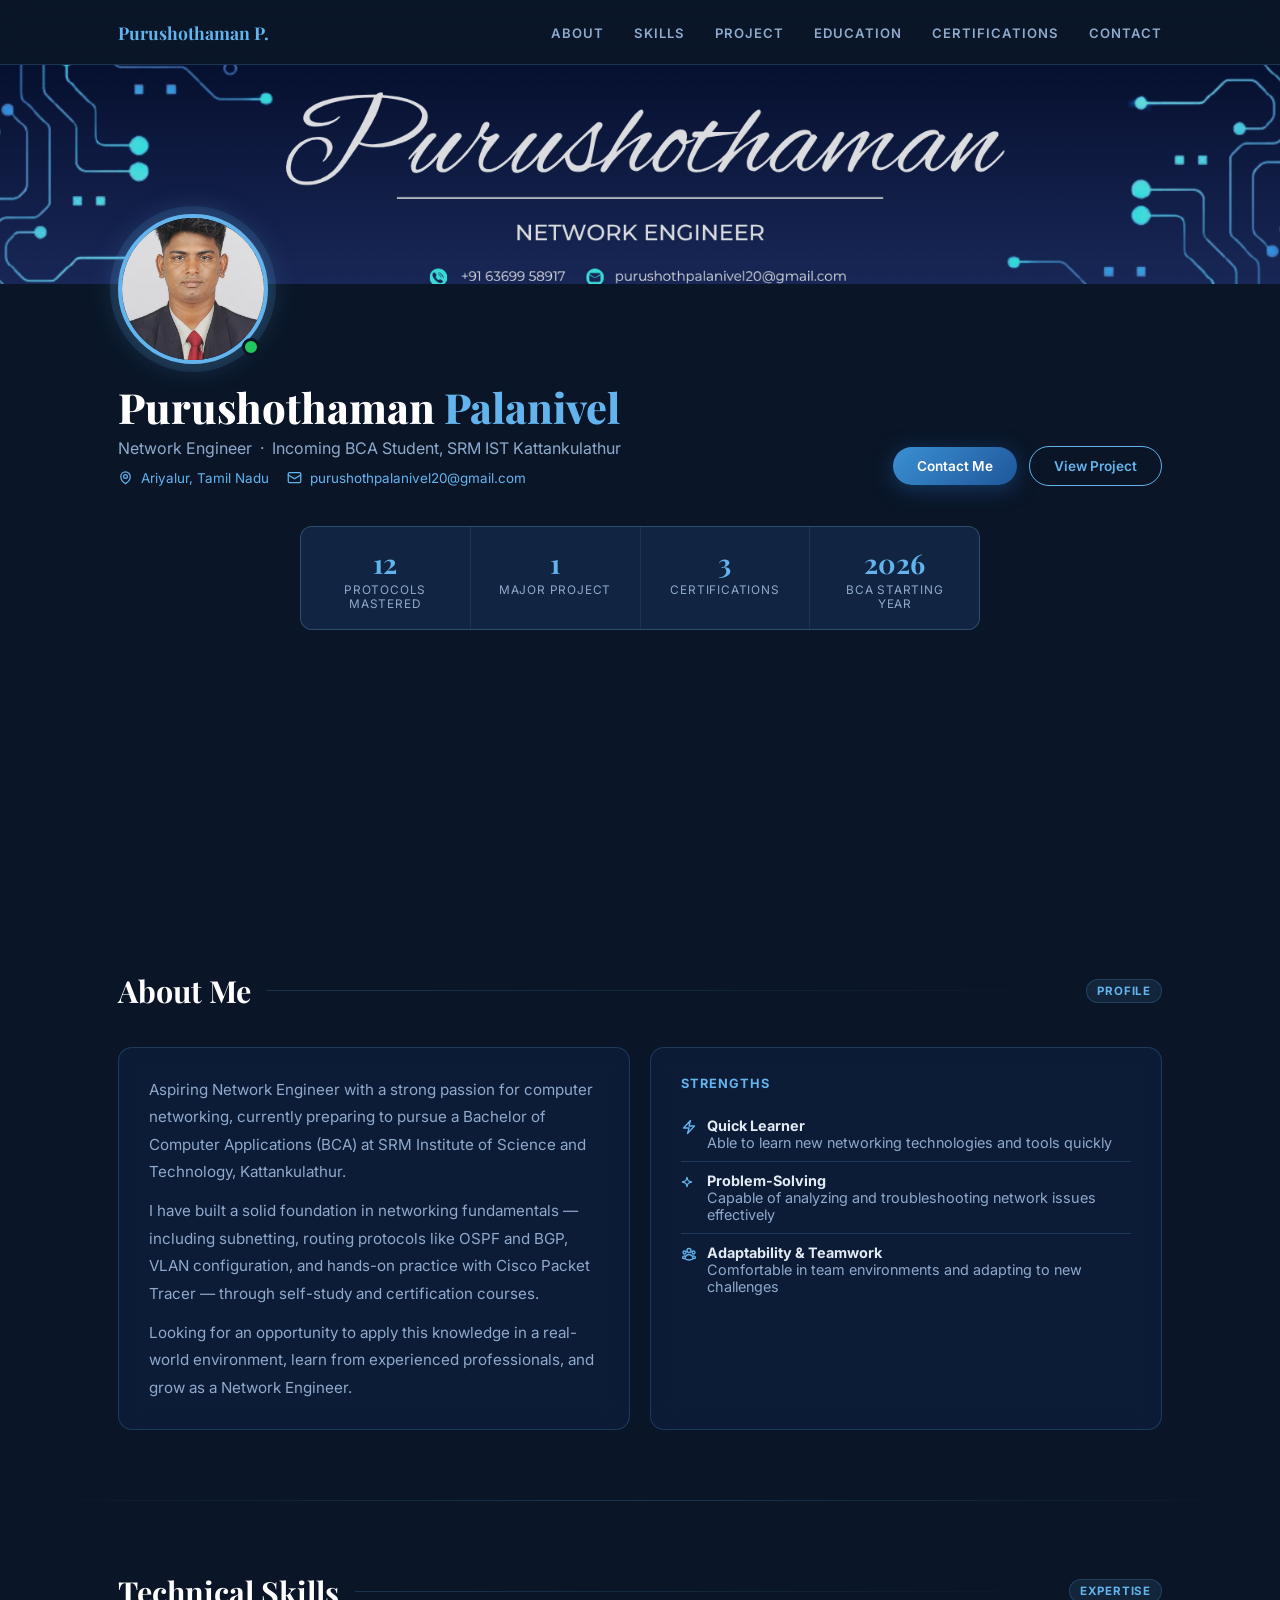
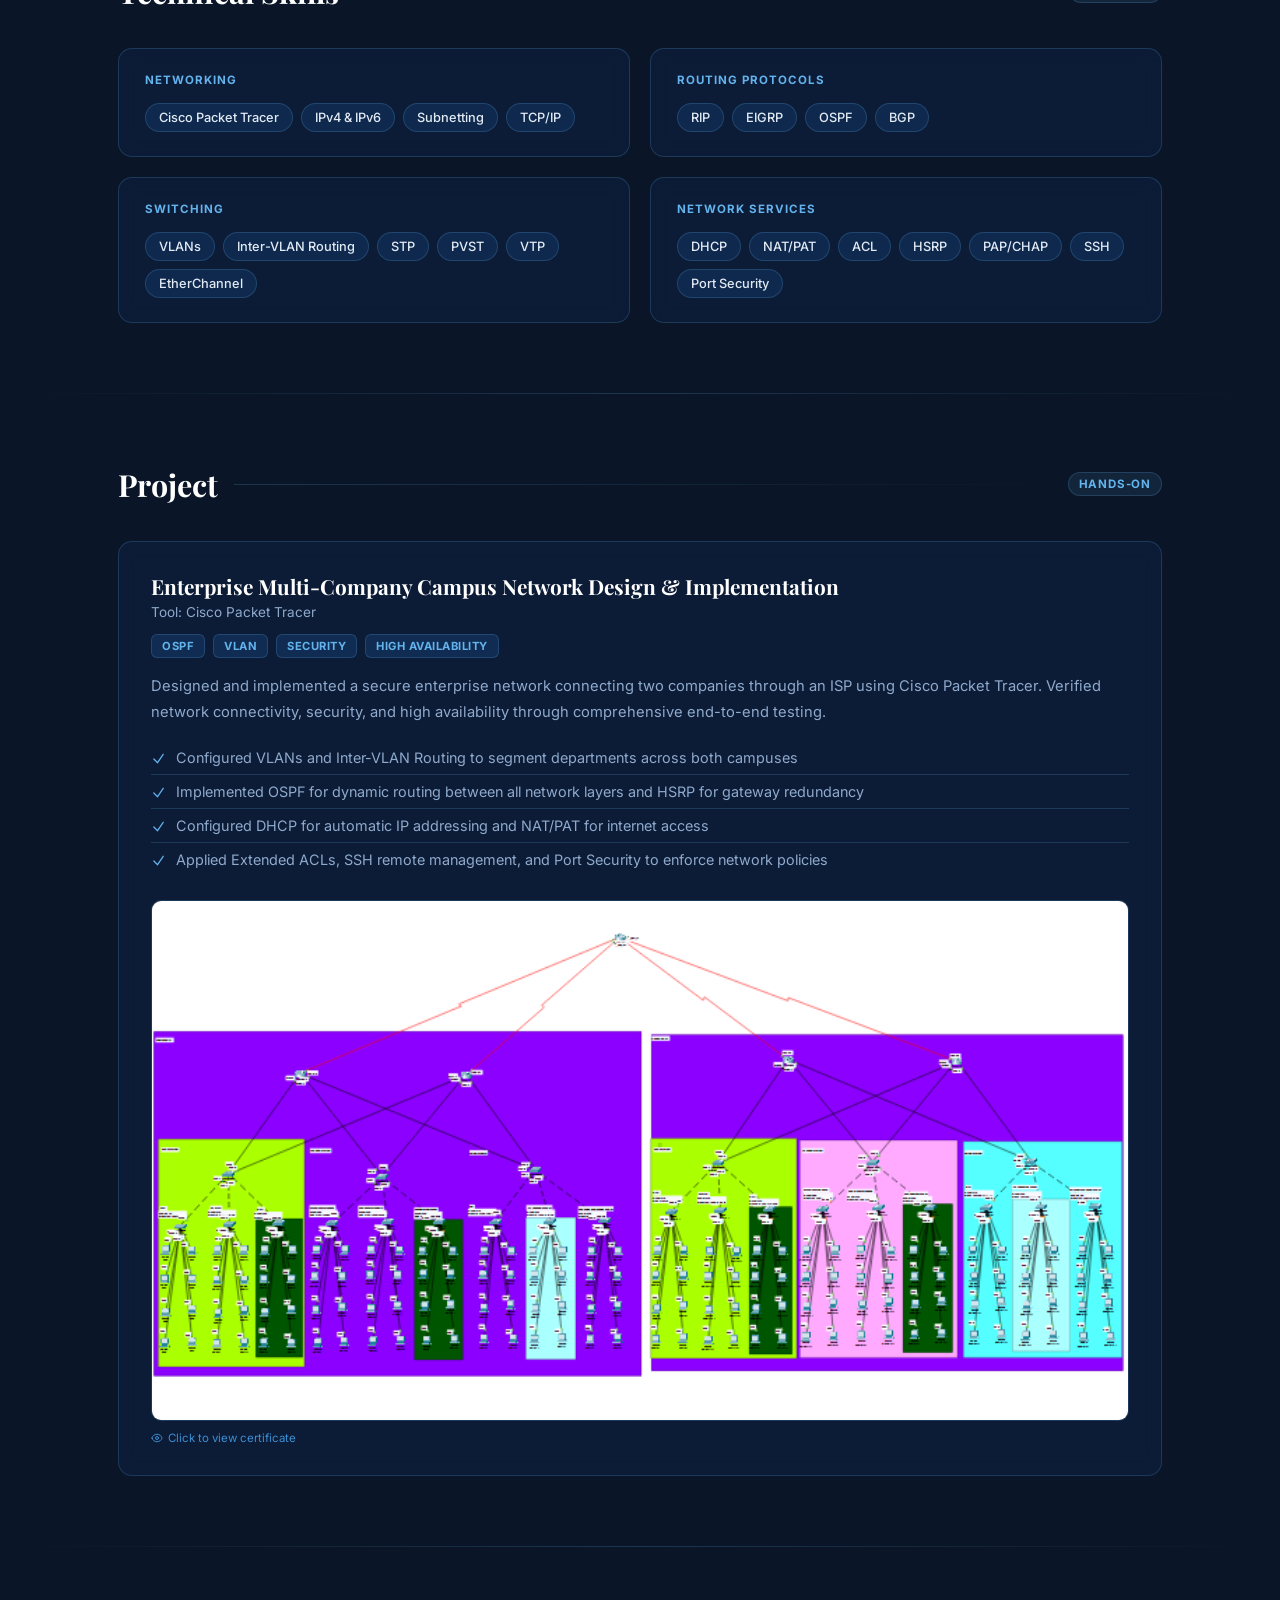
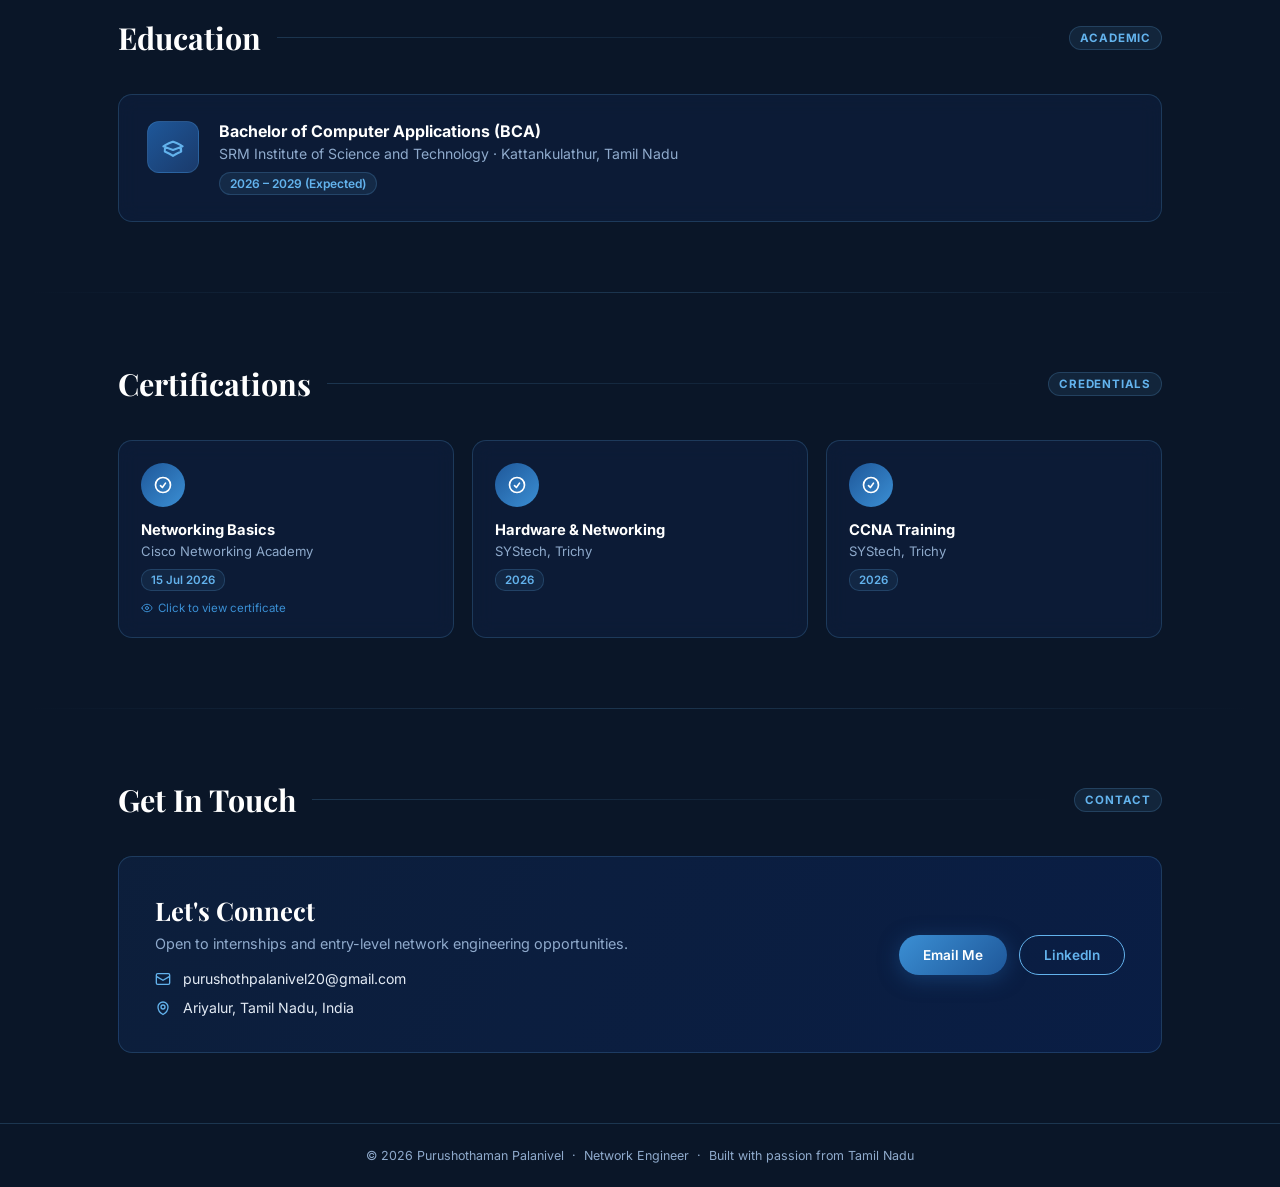
==== commit aa980460: "Add files via upload" ====
--- a/index.html
+++ b/index.html
@@ -1,1141 +1,476 @@
-<!DOCTYPE html>
-<html lang="en">
-
-<head>
-
-    <meta charset="UTF-8">
-    <meta name="viewport" content="width=device-width, initial-scale=1.0">
-
-    <title>Purushothaman Palanivel | Network Engineer</title>
-
-    <meta name="description"
-        content="Portfolio of Purushothaman Palanivel">
-
-    <!-- CSS -->
-    <style>
-     /* ==========================================
-   GOOGLE FONT
-========================================== */
-
-@import url('https://fonts.googleapis.com/css2?family=Poppins:wght@300;400;500;600;700;800&display=swap');
-
-/* ==========================================
-   RESET
-========================================== */
-
-*{
-    margin:0;
-    padding:0;
-    box-sizing:border-box;
-    scroll-behavior:smooth;
-    text-decoration:none;
-    list-style:none;
-    font-family:'Poppins',sans-serif;
-}
-
-html{
-    overflow-x:hidden;
-}
-
-body{
-    background:#eef5ff;
-    color:#222;
-    overflow-x:hidden;
-}
-
-/* ==========================================
-   VARIABLES
-========================================== */
-
-:root{
-
-    --blue:#0057d9;
-    --dark:#0b1e3d;
-    --light:#ffffff;
-    --bg:#eef5ff;
-    --text:#222;
-    --shadow:0 15px 40px rgba(0,0,0,.12);
-
-}
-
-/* ==========================================
-   SCROLLBAR
-========================================== */
-
-::-webkit-scrollbar{
-    width:10px;
-}
-
-::-webkit-scrollbar-thumb{
-    background:var(--blue);
-    border-radius:20px;
-}
-
-::-webkit-scrollbar-track{
-    background:#dce9ff;
-}
-
-/* ==========================================
-   HEADER
-========================================== */
-
-header{
-
-    width:100%;
-    height:80px;
-    position:fixed;
-    top:0;
-    left:0;
-    display:flex;
-    align-items:center;
-    justify-content:space-between;
-    padding:0 8%;
-    background:rgba(255,255,255,.85);
-    backdrop-filter:blur(20px);
-    z-index:1000;
-    box-shadow:0 5px 20px rgba(0,0,0,.08);
-}
-
-/* ==========================================
-LOGO
-========================================== */
-
-.logo h2{
-    font-size:30px;
-    color:var(--dark);
-}
-
-.logo span{
-    color:var(--blue);
-}
-
-/* ==========================================
-NAVBAR
-========================================== */
-
-nav{
-    display:flex;
-    gap:35px;
-}
-
-nav a{
-    color:#222;
-    font-size:17px;
-    font-weight:500;
-    transition:.3s;
-}
-
-nav a:hover{
-    color:var(--blue);
-}
-
-.menu{
-    display:none;
-    font-size:25px;
-    cursor:pointer;
-}
-
-/* ==========================================
-SECTION
-========================================== */
-
-section{
-    padding:100px 10%;
-}
-
-.heading{
-    text-align:center;
-    font-size:42px;
-    color:var(--dark);
-    margin-bottom:60px;
-    position:relative;
-}
-
-.heading::after{
-    content:"";
-    width:80px;
-    height:5px;
-    background:var(--blue);
-    position:absolute;
-    left:50%;
-    transform:translateX(-50%);
-    bottom:-15px;
-    border-radius:50px;
-}
-
-/* ==========================================
-HERO
-========================================== */
-
-.hero{
-
-    min-height:100vh;
-    display:flex;
-    align-items:center;
-    justify-content:space-between;
-    gap:60px;
-}
-
-.hero-text{
-    flex:1;
-}
-
-.hero-text h4{
-    color:var(--blue);
-    font-size:24px;
-    margin-bottom:10px;
-}
-
-.hero-text h1{
-    font-size:65px;
-    color:var(--dark);
-    line-height:1.1;
-
-}
-
-.hero-text span{
-    color:var(--blue);
-}
-
-.hero-text h3{
-    margin-top:15px;
-    font-size:30px;
-    color:#555;
-}
-
-.hero-text p{
-    margin:25px 0;
-    font-size:17px;
-    line-height:1.8;
-    color:#555;
-}
-
-/* ==========================================
-BUTTONS
-========================================== */
-
-.hero-btn{
-    display:flex;
-    gap:20px;
-    margin-top:30px;
-}
-
-.btn{
-    background:var(--blue);
-    color:white;
-    padding:14px 35px;
-    border-radius:40px;
-    transition:.4s;
-    font-weight:600;
-}
-
-.btn:hover{
-    transform:translateY(-6px);
-    box-shadow:0 15px 30px rgba(0,87,217,.4);
-}
-
-.btn2{
-    background:white;
-    color:var(--blue);
-    border:2px solid var(--blue);
-    padding:14px 35px;
-    border-radius:40px;
-    transition:.4s;
-    font-weight:600;
-}
-
-.btn2:hover{
-    background:var(--blue);
-    color:white;
-}
-
-/* ==========================================
-SOCIAL
-========================================== */
-
-.social{
-    margin-top:35px;
-    display:flex;
-    gap:20px;
-}
-
-.social a{
-    width:50px;
-    height:50px;
-    border-radius:50%;
-    display:flex;
-    justify-content:center;
-    align-items:center;
-    background:white;
-    color:var(--blue);
-    box-shadow:var(--shadow);
-    transition:.4s;
-}
-
-.social a:hover{
-    background:var(--blue);
-    color:white;
-    transform:translateY(-8px);
-}
-
-/* ==========================================
-PROFILE IMAGE
-========================================== */
-
-.hero-image{
-    flex:1;
-    display:flex;
-    justify-content:center;
-}
-
-.hero-image img{
-    width:420px;
-    border-radius:30px;
-    box-shadow:0 20px 50px rgba(0,0,0,.18);
-    animation:float 4s ease-in-out infinite;
-}
-
-/* ==========================================
-ANIMATION
-========================================== */
-
-@keyframes float{
-    0%{
-        transform:translateY(0);
-    }
-    50%{
-        transform:translateY(-15px);
-    }
-    100%{
-        transform:translateY(0);
-    }
-}
-
-/* ==========================================
-ABOUT
-========================================== */
-
-.about-container{
-    display:grid;
-    grid-template-columns:1fr 1fr;
-    gap:60px;
-    align-items:center;
-}
-
-.about-image img{
-    width:100%;
-    border-radius:20px;
-    box-shadow:var(--shadow);
-}
-
-.about-text h3{
-    font-size:35px;
-    color:var(--dark);
-    margin-bottom:20px;
-}
-
-.about-text p{
-    line-height:1.9;
-    color:#555;
-    margin-bottom:20px;
-}
-
-.about-info{
-    margin-top:20px;
-}
-
-.about-info p{
-    margin-bottom:15px;
-    font-size:17px;
-}
-
-.about-info strong{
-    color:var(--blue);
-}
-
-/* ==========================================
-   SKILLS SECTION
-========================================== */
-
-.skill-container{
-    display:grid;
-    grid-template-columns:repeat(auto-fit,minmax(220px,1fr));
-    gap:25px;
-}
-
-.skill{
-    background:#fff;
-    padding:25px;
-    text-align:center;
-    border-radius:15px;
-    font-weight:600;
-    color:var(--dark);
-    box-shadow:var(--shadow);
-    transition:.4s;
-    cursor:pointer;
-}
-
-.skill:hover{
-    background:var(--blue);
-    color:#fff;
-    transform:translateY(-10px);
-}
-
-/* ==========================================
-   PROJECT SECTION
-========================================== */
-
-.project{
-    display:grid;
-    grid-template-columns:1fr 1fr;
-    gap:50px;
-    align-items:center;
-    background:#fff;
-    padding:40px;
-    border-radius:20px;
-    box-shadow:var(--shadow);
-}
-
-.project img{
-    width:100%;
-    border-radius:15px;
-    transition:.5s;
-}
-
-.project img:hover{
-    transform:scale(1.03);
-}
-
-.project-content h3{
-    font-size:30px;
-    color:var(--dark);
-    margin-bottom:20px;
-}
-
-.project-content p{
-    color:#555;
-    line-height:1.8;
-    margin-bottom:30px;
-}
-
-/* ==========================================
-   CERTIFICATE SECTION
-========================================== */
-
-.certificate{
-    background:#fff;
-    max-width:500px;
-    margin:auto;
-    padding:50px;
-    border-radius:20px;
-    text-align:center;
-    box-shadow:var(--shadow);
-    transition:.4s;
-}
-
-.certificate:hover{
-    transform:translateY(-10px);
-}
-
-.certificate i{
-    font-size:70px;
-    color:gold;
-    margin-bottom:20px;
-}
-
-.certificate h3{
-    font-size:28px;
-    color:var(--dark);
-    margin-bottom:10px;
-}
-
-.certificate p{
-    color:#666;
-    margin-bottom:30px;
-}
-
-/* ==========================================
-   RESUME
-========================================== */
-
-.resume{
-    background:#fff;
-    max-width:500px;
-    margin:auto;
-    padding:50px;
-    border-radius:20px;
-    text-align:center;
-    box-shadow:var(--shadow);
-}
-
-.resume i{
-    font-size:70px;
-    color:var(--blue);
-    margin-bottom:20px;
-}
-
-.resume h3{
-    font-size:30px;
-    margin-bottom:25px;
-    color:var(--dark);
-}
-
-/* ==========================================
-   CONTACT
-========================================== */
-
-.contact{
-    background:#fff;
-    max-width:700px;
-    margin:auto;
-    padding:40px;
-    border-radius:20px;
-    box-shadow:var(--shadow);
-}
-
-.contact p{
-    margin:25px 0;
-    font-size:18px;
-    display:flex;
-    align-items:center;
-    gap:20px;
-}
-
-.contact i{
-    width:50px;
-    height:50px;
-    border-radius:50%;
-    background:var(--blue);
-    color:#fff;
-    display:flex;
-    align-items:center;
-    justify-content:center;
-}
-
-.contact a{
-    color:var(--blue);
-    font-weight:600;
-}
-
-.contact a:hover{
-    text-decoration:underline;
-}
-
-/* ==========================================
-   FOOTER
-========================================== */
-
-footer{
-    background:var(--dark);
-    color:#fff;
-    text-align:center;
-    padding:40px 10%;
-    margin-top:80px;
-}
-
-footer h3{
-    font-size:24px;
-    margin-bottom:10px;
-}
-
-footer p{
-    color:#d5d5d5;
-}
-
-/* ==========================================
-   FADE ANIMATION
-========================================== */
-
-.hero,
-.about-container,
-.skill-container,
-.project,
-.certificate,
-.resume,
-.contact{
-    animation:fadeUp .9s ease;
-}
-
-@keyframes fadeUp{
-
-    from{
-        opacity:0;
-        transform:translateY(40px);
-    }
-
-    to{
-        opacity:1;
-        transform:translateY(0);
-    }
-}
-
-/* ==========================================
-   RESPONSIVE
-========================================== */
-
-@media(max-width:1100px){
-.hero{
-    flex-direction:column-reverse;
-    text-align:center;
-    padding-top:150px;
-}
-
-.hero-btn{
-    justify-content:center;
-}
-
-.social{
-    justify-content:center;
-}
-
-.about-container{
-    grid-template-columns:1fr;
-}
-
-.project{
-    grid-template-columns:1fr;
-}
-
-.hero-image img{
-    width:320px;
-}
-}
-
-@media(max-width:768px){
-header{
-    padding:20px 6%;
-}
-
-nav{
-    display:none;
-}
-
-.menu{
-    display:block;
-}
-
-.heading{
-    font-size:34px;
-}
-
-.hero-text h1{
-    font-size:45px;
-}
-
-.hero-text h3{
-    font-size:24px;
-}
-
-.hero-text p{
-    font-size:15px;
-}
-
-.hero-btn{
-    flex-direction:column;
-    align-items:center;
-}
-
-.btn,
-.btn2{
-    width:220px;
-    text-align:center;
-}
-
-.project{
-    padding:25px;
-}
-
-.contact p{
-    font-size:15px;
-    flex-wrap:wrap;
-}
-
-.hero-image img{
-    width:270px;
-}
-}
-
-@media(max-width:500px){
-.logo h2{
-    font-size:24px;
-}
-
-.heading{
-    font-size:28px;
-}
-
-.hero-text h1{
-    font-size:36px;
-}
-
-.hero-text h3{
-    font-size:20px;
-}
-
-.hero-image img{
-    width:220px;
-}
-
-.skill{
-    padding:18px;
-}
-
-.certificate,
-.resume,
-.contact{
-    padding:25px;
-}
-}
-
-/* ==========================================
-   HOVER EFFECTS
-========================================== */
-
-img{
-    transition:.4s;
-}
-
-img:hover{
-    transform:scale(1.02);
-}
-
-.btn,
-.btn2,
-.skill,
-.certificate,
-.resume,
-.project,
-.contact,
-.social a{
-    transition:.35s ease;
-}
-
-section{
-    scroll-margin-top:90px;
-}
-    </style>
-
-    <!-- JS -->
-    <script src="script.js" defer></script>
-
-    <!-- Font Awesome -->
-    <link rel="stylesheet"
-        href="https://cdnjs.cloudflare.com/ajax/libs/font-awesome/6.6.0/css/all.min.css">
-
-    <!-- Google Font -->
-    <link href="https://fonts.googleapis.com/css2?family=Poppins:wght@300;400;500;600;700;800&display=swap"
-        rel="stylesheet">
-</head>
-<body>
-
-    <!--================ NAVBAR ================-->
-
-    <header>
-        <div class="logo">
-            <h2>Purushothaman<span>.</span></h2>
-        </div>
-        <nav>
-            <a href="#home">Home</a>
-            <a href="#about">About</a>
-            <a href="#skills">Skills</a>
-            <a href="#projects">Projects</a>
-            <a href="#certificate">Certificates</a>
-            <a href="#resume">Resume</a>
-            <a href="#contact">Contact</a>
-        </nav>
-        <div class="menu">
-            <i class="fa-solid fa-bars"></i>
-        </div>
-    </header>
-
-    <!--================ HERO ================-->
-
-    <section class="hero" id="home">
-        <div class="hero-text">
-            <h4>Hello, I'm</h4>
-            <h1>Purushothaman <span>Palanivel</span></h1>
-            <h3>Network Engineer</h3>
-            <p>
-                Passionate Network Engineer specializing in
-                Cisco Networking, Routing & Switching,
-                Enterprise Network Design and Security.
-            </p>
-            <div class="hero-btn">
-                <a href="#projects" class="btn">
-                    View Projects
-                </a>
-                <a href="Resume.pdf"
-                    class="btn2"
-                    target="_blank">
-                    Resume
-                </a>
-            </div>
-            <div class="social">
-                <a href="https://www.linkedin.com/in/purushothaman-palanivel"
-                    target="_blank">
-                    <i class="fab fa-linkedin"></i>
-                </a>
-                <a href="mailto:purushothpalanivel20@gmail.com">
-                    <i class="fa-solid fa-envelope"></i>
-                </a>
-                <a href="tel:+916369958917">
-                    <i class="fa-solid fa-phone"></i>
-                </a>
-            </div>
-        </div>
-        <div class="hero-image">
-            <img src="photo.jpeg">
-        </div>
-    </section>
-
-    <!--================ ABOUT ================-->
-
-    <section id="about">
-        <h2 class="heading">
-            About Me
-        </h2>
-        <div class="about-container">
-            <div class="about-image">
-                <img src="banner.png">
-            </div>
-            <div class="about-text">
-                <h3>
-                    Network Engineer
-                </h3>
-                <p>
-                    I am an aspiring Network Engineer with strong
-                    knowledge in Routing, Switching,
-                    VLAN, OSPF, EIGRP, BGP,
-                    HSRP, NAT/PAT, ACL,
-                    DHCP, STP,
-                    EtherChannel,
-                    Port Security,
-                    SSH,
-                    IPv4,
-                    IPv6,
-                    Enterprise Network Design
-                    using Cisco Packet Tracer.
-                </p>
-                <div class="about-info">
-                    <p>
-                        <strong>Name :</strong>
-                        Purushothaman Palanivel
-                    </p>
-                    <p>
-                        <strong>Email :</strong>
-                        purushothpalanivel20@gmail.com
-                    </p>
-                    <p>
-                        <strong>Phone :</strong>
-                        +91 6369958917
-                    </p>
-                    <p>
-                        <strong>Location :</strong>
-                        Tamil Nadu, India
-                    </p>
-                </div>
-            </div>
-        </div>
-    </section>
-
-    <!--================ SKILLS ================-->
-
-    <section id="skills">
-        <h2 class="heading">
-            Technical Skills
-        </h2>
-
-        <div class="skill-container">
-            <div class="skill">Cisco Packet Tracer</div>
-            <div class="skill">Routing & Switching</div>
-            <div class="skill">IPv4 / IPv6</div>
-            <div class="skill">Subnetting</div>
-            <div class="skill">RIP</div>
-            <div class="skill">EIGRP</div>
-            <div class="skill">OSPF</div>
-            <div class="skill">BGP</div>
-            <div class="skill">VLAN</div>
-            <div class="skill">Inter VLAN Routing</div>
-            <div class="skill">DHCP</div>
-            <div class="skill">NAT/PAT</div>
-            <div class="skill">ACL</div>
-            <div class="skill">HSRP</div>
-            <div class="skill">STP</div>
-            <div class="skill">EtherChannel</div>
-            <div class="skill">SSH</div>
-            <div class="skill">Port Security</div>
-        </div>
-    </section>
-
-    <!--================ PROJECT ================-->
-
-    <section id="projects">
-        <h2 class="heading">
-            Featured Project
-        </h2>
-        <div class="project">
-            <img src="topology.png">
-            <div class="project-content">
-                <h3>
-                    Enterprise Multi-Company Campus Network
-
-                </h3>
-
-                <p>
-                    Enterprise Network connecting two companies
-                    through ISP using
-                    VLAN,
-                    OSPF,
-                    HSRP,
-                    DHCP,
-                    NAT/PAT,
-                    ACL,
-                    SSH,
-                    Port Security.
-                </p>
-                <a href="https://drive.google.com/drive/folders/1akbr0y2M4ttjYRrqsXb5UH2So0HjH7ng?usp=drive_link"
-                    target="_blank"
-                    class="btn">
-                    View Project
-                </a>
-            </div>
-        </div>
-    </section>
-
-    <!--================ CERTIFICATE ================-->
-
-    <section id="certificate">
-        <h2 class="heading">
-            Certificate
-        </h2>
-        <div class="certificate">
-            <i class="fa-solid fa-award"></i>
-            <h3>
-                Networking Basics
-            </h3>
-            <p>
-                Cisco Networking Academy
-            </p>
-            <a href="https://drive.google.com/file/d/18vpuhCDyGAjAn4hH1yfv9KtYqHyTJCFa/view?usp=sharing"
-                target="_blank"
-                class="btn">
-                View Certificate
-            </a>
-        </div>
-    </section>
-
-    <!--================ RESUME ================-->
-
-    <section id="resume">
-        <h2 class="heading">
-            Resume
-        </h2>
-        <div class="resume">
-            <i class="fa-solid fa-file"></i>
-            <h3>
-                Download Resume
-            </h3>
-            <a href="Resume.pdf"
-                target="_blank"
-                class="btn">
-                Download
-            </a>
-        </div>
-    </section>
-    <!--================ CONTACT ================-->
-    <section id="contact">
-        <h2 class="heading">
-            Contact Me
-        </h2>
-        <div class="contact">
-            <p>
-                <i class="fa-solid fa-phone"></i>
-                +91 6369958917
-            </p>
-            <p>
-                <i class="fa-solid fa-envelope"></i>
-                purushothpalanivel20@gmail.com
-            </p>
-            <p>
-                <i class="fab fa-linkedin"></i>
-                <a href="https://www.linkedin.com/in/purushothaman-palanivel"
-                    target="_blank">
-                    LinkedIn Profile
-                </a>
-            </p>
-        </div>
-    </section>
-
-    <!--================ FOOTER ================-->
-
-    <footer>
-        <h3>
-            © 2026 Purushothaman Palanivel
-        </h3>
-        <p>
-            Designed & Developed by Purushothaman Palanivel
-        </p>
-    </footer>
-    <script src="script.js">
-       // ===============================
-// MOBILE MENU
-// ===============================
-
-const menu = document.querySelector(".menu");
-const nav = document.querySelector("nav");
-
-menu.addEventListener("click", () => {
-    nav.classList.toggle("active");
-    if (nav.classList.contains("active")) {
-        menu.innerHTML = '<i class="fa-solid fa-xmark"></i>';
-    } else {
-        menu.innerHTML = '<i class="fa-solid fa-bars"></i>';
-    }
-});
-
-// ===============================
-// CLOSE MENU AFTER CLICK
-// ===============================
-
-document.querySelectorAll("nav a").forEach(link => {
-    link.addEventListener("click", () => {
-        nav.classList.remove("active");
-        menu.innerHTML = '<i class="fa-solid fa-bars"></i>';
-    });
-});
-
-// ===============================
-// STICKY HEADER
-// ===============================
-
-const header = document.querySelector("header");
-
-window.addEventListener("scroll", () => {
-    if (window.scrollY > 50) {
-        header.style.background = "rgba(255,255,255,.95)";
-        header.style.boxShadow = "0 10px 25px rgba(0,0,0,.12)";
-    } else {
-        header.style.background = "rgba(255,255,255,.85)";
-        header.style.boxShadow = "0 5px 20px rgba(0,0,0,.08)";
-    }
-});
-
-// ===============================
-// ACTIVE NAVIGATION
-// ===============================
-
-const sections = document.querySelectorAll("section");
-const navLinks = document.querySelectorAll("nav a");
-
-window.addEventListener("scroll", () => {
-    let current = "";
-    sections.forEach(section => {
-        const sectionTop = section.offsetTop - 120;
-        const sectionHeight = section.clientHeight;
-        if (pageYOffset >= sectionTop) {
-            current = section.getAttribute("id");
-        }
-    });
-
-    navLinks.forEach(link => {
-        link.classList.remove("active");
-        if (link.getAttribute("href") === "#" + current) {
-            link.classList.add("active");
-        }
-    });
-});
-
-// ===============================
-// SCROLL REVEAL
-// ===============================
-
-const revealElements = document.querySelectorAll(
-".hero,.about-container,.skill,.project,.certificate,.resume,.contact"
-);
-
-function reveal() {
-    revealElements.forEach(el => {
-        const windowHeight = window.innerHeight;
-        const revealTop = el.getBoundingClientRect().top;
-        if (revealTop < windowHeight - 120) {
-            el.style.opacity = "1";
-            el.style.transform = "translateY(0)";
-        }
-    });
-}
-
-revealElements.forEach(el => {
-    el.style.opacity = "0";
-    el.style.transform = "translateY(40px)";
-    el.style.transition = "all .8s ease";
-});
-window.addEventListener("scroll", reveal);
-
-reveal();
-
-// ===============================
-// SMOOTH SCROLL
-// ===============================
-
-document.querySelectorAll('a[href^="#"]').forEach(anchor => {
-    anchor.addEventListener("click", function(e) {
-        e.preventDefault();
-        const target = document.querySelector(this.getAttribute("href"));
-        if(target){
-            target.scrollIntoView({
-                behavior: "smooth"
-            });
-        }
-    });
-});
-
-// ===============================
-// HERO TYPING EFFECT
-// ===============================
-
-const title = document.querySelector(".hero-text h3");
-const roles = [
-    "Network Engineer",
-    "CCNA Learner",
-    "Cisco Packet Tracer Expert"
-];
-
-let roleIndex = 0;
-let charIndex = 0;
-let deleting = false;
-
-function typingEffect() {
-    const currentRole = roles[roleIndex];
-    if (!deleting) {
-        title.textContent = currentRole.substring(0, charIndex++);
-        if (charIndex > currentRole.length) {
-            deleting = true;
-            setTimeout(typingEffect, 1500);
-            return;
-        }
-    } else {
-        title.textContent = currentRole.substring(0, charIndex--);
-        if (charIndex === 0) {
-            deleting = false;
-            roleIndex++;
-            if (roleIndex >= roles.length) {
-                roleIndex = 0;
-            }
-        }
-    }
-    setTimeout(typingEffect, deleting ? 60 : 120);
-}
-typingEffect();
-
-// ===============================
-// CURRENT YEAR
-// ===============================
-
-const footerYear = document.querySelector("footer h3");
-if (footerYear) {
-    footerYear.innerHTML = `© ${new Date().getFullYear()} Purushothaman Palanivel`;
-} 
-    </script>
-</body>
-
+<!DOCTYPE html>
+<html lang="en">
+<head>
+<meta charset="UTF-8">
+<meta name="viewport" content="width=device-width, initial-scale=1.0">
+<title>Purushothaman Palanivel | Network Engineer</title>
+<link rel="preconnect" href="https://fonts.googleapis.com">
+<link href="https://fonts.googleapis.com/css2?family=Playfair+Display:wght@600;700;800&family=Inter:wght@300;400;500;600;700&display=swap" rel="stylesheet">
+<style>
+:root{
+  --navy:#0a1628;--navy2:#0d1f3c;--blue:#1a3a6b;--midblue:#1e5799;
+  --lightblue:#3b8fd4;--sky:#63b3ed;--white:#ffffff;--offwhite:#f0f4f9;
+  --border:rgba(99,179,237,0.2);--glow:rgba(99,179,237,0.4);
+  --text:#e2eaf4;--muted:#8faacc;
+}
+*{margin:0;padding:0;box-sizing:border-box;}
+html{scroll-behavior:smooth;}
+body{font-family:"Inter",sans-serif;background:var(--navy);color:var(--text);overflow-x:hidden;}
+::-webkit-scrollbar{width:6px;}
+::-webkit-scrollbar-track{background:var(--navy);}
+::-webkit-scrollbar-thumb{background:var(--lightblue);border-radius:3px;}
+
+nav{position:fixed;top:0;left:0;right:0;z-index:999;background:rgba(10,22,40,0.9);backdrop-filter:blur(14px);border-bottom:1px solid var(--border);}
+.nav-inner{max-width:1100px;margin:0 auto;padding:0 28px;display:flex;align-items:center;justify-content:space-between;height:64px;}
+.nav-logo{font-family:"Playfair Display",serif;font-size:1.1rem;font-weight:700;color:var(--sky);}
+.nav-links{display:flex;gap:30px;list-style:none;}
+.nav-links a{font-size:0.82rem;font-weight:600;color:var(--muted);text-transform:uppercase;letter-spacing:1px;transition:color 0.2s;position:relative;padding-bottom:4px;text-decoration:none;}
+.nav-links a::after{content:"";position:absolute;bottom:0;left:0;width:0;height:1.5px;background:var(--sky);transition:width 0.25s;}
+.nav-links a:hover{color:var(--sky);}
+.nav-links a:hover::after{width:100%;}
+.hamburger{display:none;flex-direction:column;gap:5px;cursor:pointer;background:none;border:none;}
+.hamburger span{display:block;width:24px;height:2px;background:var(--sky);border-radius:2px;transition:all 0.3s;}
+@media(max-width:720px){
+  .hamburger{display:flex;}
+  .nav-links{position:fixed;top:64px;left:0;right:0;flex-direction:column;background:var(--navy2);padding:20px 28px;gap:0;transform:translateY(-120%);transition:transform 0.35s ease;}
+  .nav-links.open{transform:translateY(0);}
+  .nav-links a{padding:14px 0;border-bottom:1px solid var(--border);font-size:0.9rem;}
+}
+
+.hero{min-height:100vh;display:flex;flex-direction:column;position:relative;overflow:hidden;padding-top:64px;}
+.hero-banner{width:100%;height:220px;object-fit:cover;display:block;opacity:0.85;}
+.particles{position:absolute;inset:0;pointer-events:none;overflow:hidden;}
+.particle{position:absolute;border-radius:50%;animation:floatUp linear infinite;opacity:0;}
+@keyframes floatUp{0%{transform:translateY(100vh) scale(0.5);opacity:0;}10%{opacity:0.6;}90%{opacity:0.3;}100%{transform:translateY(-20vh) scale(1);opacity:0;}}
+
+.hero-profile{max-width:1100px;margin:0 auto;padding:0 28px;width:100%;position:relative;}
+.avatar-wrap{margin-top:-70px;position:relative;display:inline-block;}
+.avatar-ring{width:150px;height:150px;border-radius:50%;border:4px solid var(--sky);box-shadow:0 0 0 8px rgba(99,179,237,0.12),0 0 30px rgba(99,179,237,0.25);overflow:hidden;background:var(--navy2);animation:pulseRing 3s ease-in-out infinite;}
+@keyframes pulseRing{0%,100%{box-shadow:0 0 0 8px rgba(99,179,237,0.12),0 0 30px rgba(99,179,237,0.25);}50%{box-shadow:0 0 0 14px rgba(99,179,237,0.06),0 0 55px rgba(99,179,237,0.35);}}
+.avatar-ring img{width:100%;height:100%;object-fit:cover;}
+.online-dot{position:absolute;bottom:8px;right:8px;width:18px;height:18px;border-radius:50%;background:#22c55e;border:3px solid var(--navy);animation:blink 2s ease-in-out infinite;}
+@keyframes blink{0%,100%{opacity:1;}50%{opacity:0.4;}}
+
+.hero-info-row{display:flex;justify-content:space-between;align-items:flex-end;flex-wrap:wrap;gap:20px;margin-top:16px;margin-bottom:40px;}
+.hero-info h1{font-family:"Playfair Display",serif;font-size:2.6rem;font-weight:800;color:var(--white);line-height:1.1;}
+.hero-info h1 span{color:var(--sky);}
+.hero-sub{font-size:1rem;color:var(--muted);margin-top:8px;}
+.hero-meta{display:flex;flex-wrap:wrap;gap:18px;margin-top:12px;}
+.hero-meta-item{display:flex;align-items:center;gap:8px;font-size:0.84rem;color:var(--sky);}
+.hero-meta-item svg{width:15px;height:15px;stroke:var(--sky);flex-shrink:0;}
+.hero-actions{display:flex;gap:12px;align-items:center;flex-shrink:0;}
+
+.btn{display:inline-flex;align-items:center;gap:8px;padding:11px 24px;border-radius:30px;font-size:0.85rem;font-weight:600;cursor:pointer;transition:all 0.25s;border:none;text-decoration:none;}
+.btn-primary{background:linear-gradient(135deg,var(--lightblue),var(--midblue));color:var(--white);box-shadow:0 4px 20px rgba(30,87,153,0.5);}
+.btn-primary:hover{transform:translateY(-2px);box-shadow:0 8px 30px rgba(59,143,212,0.5);}
+.btn-outline{background:transparent;color:var(--sky);border:1.5px solid var(--sky);}
+.btn-outline:hover{background:rgba(99,179,237,0.1);transform:translateY(-2px);}
+
+.stats-bar{max-width:1100px;margin:0 auto;padding:0 28px;}
+.stats-inner{display:flex;gap:1px;background:var(--border);border-radius:12px;overflow:hidden;border:1px solid var(--border);margin-bottom:60px;}
+.stat{flex:1;padding:18px 20px;background:rgba(13,31,60,0.7);text-align:center;backdrop-filter:blur(8px);transition:background 0.2s;}
+.stat:hover{background:rgba(30,87,153,0.2);}
+.stat-num{font-family:"Playfair Display",serif;font-size:1.7rem;font-weight:700;color:var(--sky);display:block;}
+.stat-label{font-size:0.74rem;color:var(--muted);text-transform:uppercase;letter-spacing:0.8px;margin-top:2px;}
+@media(max-width:600px){.stats-inner{flex-direction:column;}}
+
+.container{max-width:1100px;margin:0 auto;padding:0 28px;}
+section{padding:70px 0;}
+.sec-title{display:flex;align-items:center;gap:16px;margin-bottom:36px;}
+.sec-title h2{font-family:"Playfair Display",serif;font-size:1.9rem;font-weight:700;color:var(--white);white-space:nowrap;}
+.sec-title-line{flex:1;height:1px;background:linear-gradient(to right,var(--border),transparent);}
+.sec-badge{font-size:0.72rem;font-weight:700;color:var(--sky);background:rgba(99,179,237,0.1);border:1px solid var(--border);padding:4px 10px;border-radius:20px;text-transform:uppercase;letter-spacing:0.8px;white-space:nowrap;}
+
+.glass-card{background:rgba(13,31,60,0.7);border:1px solid var(--border);border-radius:14px;backdrop-filter:blur(10px);transition:transform 0.3s,box-shadow 0.3s,border-color 0.3s;}
+.glass-card:hover{transform:translateY(-3px);box-shadow:0 12px 40px rgba(99,179,237,0.12);border-color:rgba(99,179,237,0.4);}
+
+.about-grid{display:grid;grid-template-columns:1fr 1fr;gap:20px;}
+@media(max-width:700px){.about-grid{grid-template-columns:1fr;}}
+.about-card{padding:28px 30px;}
+.about-card p{color:var(--muted);font-size:0.95rem;line-height:1.8;}
+.about-card p+p{margin-top:12px;}
+.strength-list{list-style:none;margin-top:16px;}
+.strength-list li{display:flex;gap:10px;padding:10px 0;color:var(--muted);font-size:0.9rem;border-bottom:1px solid var(--border);}
+.strength-list li:last-child{border:none;}
+.strength-list li svg{width:16px;height:16px;stroke:var(--sky);flex-shrink:0;margin-top:2px;}
+
+.skills-grid{display:grid;grid-template-columns:repeat(2,1fr);gap:20px;}
+@media(max-width:700px){.skills-grid{grid-template-columns:1fr;}}
+.skill-card{padding:24px 26px;}
+.skill-card h3{font-size:0.72rem;font-weight:700;text-transform:uppercase;letter-spacing:1px;color:var(--sky);margin-bottom:16px;}
+.pills{display:flex;flex-wrap:wrap;gap:8px;}
+.pill{font-size:0.8rem;font-weight:500;color:var(--text);background:rgba(30,87,153,0.25);border:1px solid rgba(99,179,237,0.2);padding:6px 13px;border-radius:20px;transition:all 0.2s;}
+.pill:hover{background:rgba(99,179,237,0.15);border-color:var(--sky);color:var(--white);}
+
+.project-card{padding:30px 32px;}
+.project-header{display:flex;justify-content:space-between;align-items:flex-start;flex-wrap:wrap;gap:14px;}
+.project-title{font-family:"Playfair Display",serif;font-size:1.3rem;font-weight:700;color:var(--white);}
+.project-tool{color:var(--muted);font-size:0.85rem;margin-top:4px;}
+.project-tags{display:flex;gap:8px;flex-wrap:wrap;}
+.tag{font-size:0.7rem;font-weight:700;padding:4px 10px;border-radius:6px;text-transform:uppercase;letter-spacing:0.5px;}
+.tag-blue{background:rgba(30,87,153,0.3);color:var(--sky);border:1px solid var(--border);}
+.project-desc{color:var(--muted);font-size:0.92rem;margin-top:16px;line-height:1.75;}
+.project-bullets{list-style:none;margin-top:16px;}
+.project-bullets li{display:flex;gap:10px;padding:8px 0;color:var(--muted);font-size:0.9rem;border-bottom:1px solid var(--border);}
+.project-bullets li:last-child{border:none;}
+.project-bullets li svg{width:15px;height:15px;stroke:var(--sky);flex-shrink:0;margin-top:2px;}
+.topo-wrap{margin-top:24px;border-radius:10px;overflow:hidden;border:1px solid var(--border);}
+.topo-wrap img{width:100%;display:block;}
+
+.edu-card{display:flex;gap:20px;padding:26px 28px;align-items:flex-start;}
+.edu-icon{width:52px;height:52px;border-radius:12px;flex-shrink:0;background:linear-gradient(135deg,var(--midblue),var(--blue));display:flex;align-items:center;justify-content:center;border:1px solid var(--border);}
+.edu-icon svg{width:24px;height:24px;stroke:var(--sky);}
+.edu-degree{font-weight:700;font-size:1rem;color:var(--white);}
+.edu-school{color:var(--muted);font-size:0.88rem;margin-top:4px;}
+.edu-year{display:inline-block;margin-top:10px;font-size:0.75rem;font-weight:600;color:var(--sky);background:rgba(99,179,237,0.1);border:1px solid var(--border);padding:3px 10px;border-radius:12px;}
+
+.cert-grid{display:grid;grid-template-columns:repeat(3,1fr);gap:18px;}
+@media(max-width:800px){.cert-grid{grid-template-columns:1fr 1fr;}}
+@media(max-width:500px){.cert-grid{grid-template-columns:1fr;}}
+.cert-card{padding:22px 22px;cursor:pointer;position:relative;overflow:hidden;}
+.cert-card::before{content:"";position:absolute;top:0;left:0;right:0;height:2px;background:linear-gradient(90deg,var(--midblue),var(--sky));transform:scaleX(0);transform-origin:left;transition:transform 0.35s ease;}
+.cert-card:hover::before{transform:scaleX(1);}
+.cert-icon{width:44px;height:44px;border-radius:50%;background:linear-gradient(135deg,var(--midblue),var(--lightblue));display:flex;align-items:center;justify-content:center;margin-bottom:14px;}
+.cert-icon svg{width:20px;height:20px;stroke:var(--white);}
+.cert-name{font-weight:700;font-size:0.92rem;color:var(--white);}
+.cert-issuer{color:var(--muted);font-size:0.82rem;margin-top:4px;}
+.cert-date{display:inline-block;margin-top:10px;font-size:0.72rem;font-weight:600;color:var(--sky);background:rgba(99,179,237,0.08);border:1px solid var(--border);padding:3px 9px;border-radius:10px;}
+.view-hint{font-size:0.72rem;color:var(--lightblue);margin-top:10px;display:flex;align-items:center;gap:5px;}
+.view-hint svg{width:12px;height:12px;stroke:var(--lightblue);}
+
+.modal-overlay{position:fixed;inset:0;background:rgba(0,0,0,0.88);z-index:2000;display:flex;align-items:center;justify-content:center;opacity:0;pointer-events:none;transition:opacity 0.3s;padding:20px;}
+.modal-overlay.active{opacity:1;pointer-events:auto;}
+.modal-box{background:var(--navy2);border:1px solid var(--border);border-radius:16px;max-width:900px;width:100%;max-height:90vh;overflow:auto;transform:scale(0.9);transition:transform 0.3s;position:relative;}
+.modal-overlay.active .modal-box{transform:scale(1);}
+.modal-close{position:sticky;top:12px;float:right;margin:12px 12px 0 0;background:rgba(99,179,237,0.15);border:1px solid var(--border);color:var(--sky);width:34px;height:34px;border-radius:50%;display:flex;align-items:center;justify-content:center;cursor:pointer;font-size:1rem;transition:background 0.2s;z-index:10;}
+.modal-close:hover{background:rgba(99,179,237,0.3);}
+.modal-cert-info{padding:20px 24px 16px;clear:both;}
+.modal-cert-title{font-family:"Playfair Display",serif;font-size:1.4rem;color:var(--white);}
+.modal-cert-meta{color:var(--muted);font-size:0.88rem;margin-top:6px;}
+.modal-img-wrap{padding:4px 20px 20px;}
+.modal-img-wrap embed{width:100%;min-height:550px;border-radius:8px;border:1px solid var(--border);}
+
+.contact-wrap{display:flex;justify-content:space-between;align-items:center;flex-wrap:wrap;gap:28px;padding:36px 36px;background:linear-gradient(120deg,rgba(13,31,60,0.95),rgba(10,30,70,0.95));}
+.contact-text h2{font-family:"Playfair Display",serif;font-size:1.6rem;color:var(--white);}
+.contact-text p{color:var(--muted);font-size:0.9rem;margin-top:8px;}
+.contact-items{display:flex;flex-direction:column;gap:12px;margin-top:18px;}
+.contact-item{display:flex;align-items:center;gap:12px;font-size:0.88rem;color:var(--text);}
+.contact-item svg{width:16px;height:16px;stroke:var(--sky);}
+.cta-btns{display:flex;gap:12px;flex-wrap:wrap;}
+
+footer{text-align:center;padding:24px;font-size:0.78rem;color:var(--muted);border-top:1px solid var(--border);}
+
+.reveal{opacity:0;transform:translateY(28px);transition:opacity 0.7s ease,transform 0.7s ease;}
+.reveal.in{opacity:1;transform:translateY(0);}
+.reveal-left{opacity:0;transform:translateX(-28px);transition:opacity 0.7s ease,transform 0.7s ease;}
+.reveal-left.in{opacity:1;transform:translateX(0);}
+.reveal-right{opacity:0;transform:translateX(28px);transition:opacity 0.7s ease,transform 0.7s ease;}
+.reveal-right.in{opacity:1;transform:translateX(0);}
+.delay-1{transition-delay:0.1s;}.delay-2{transition-delay:0.2s;}.delay-3{transition-delay:0.3s;}.delay-4{transition-delay:0.4s;}
+.sec-divider{height:1px;background:linear-gradient(to right,transparent,var(--border),transparent);margin:0 28px;}
+</style>
+</head>
+<body>
+
+<nav id="navbar">
+  <div class="nav-inner">
+    <div class="nav-logo">Purushothaman P.</div>
+    <button class="hamburger" id="hamburger" aria-label="Menu">
+      <span></span><span></span><span></span>
+    </button>
+    <ul class="nav-links" id="navLinks">
+      <li><a href="#about">About</a></li>
+      <li><a href="#skills">Skills</a></li>
+      <li><a href="#project">Project</a></li>
+      <li><a href="#education">Education</a></li>
+      <li><a href="#certifications">Certifications</a></li>
+      <li><a href="#contact">Contact</a></li>
+    </ul>
+  </div>
+</nav>
+
+<div class="particles" id="particles"></div>
+
+<section class="hero" id="home">
+  <img class="hero-banner" src="[data-uri]" alt="Banner">
+  <div class="hero-profile">
+    <div class="avatar-wrap reveal">
+      <div class="avatar-ring">
+        <img src="[data-uri]